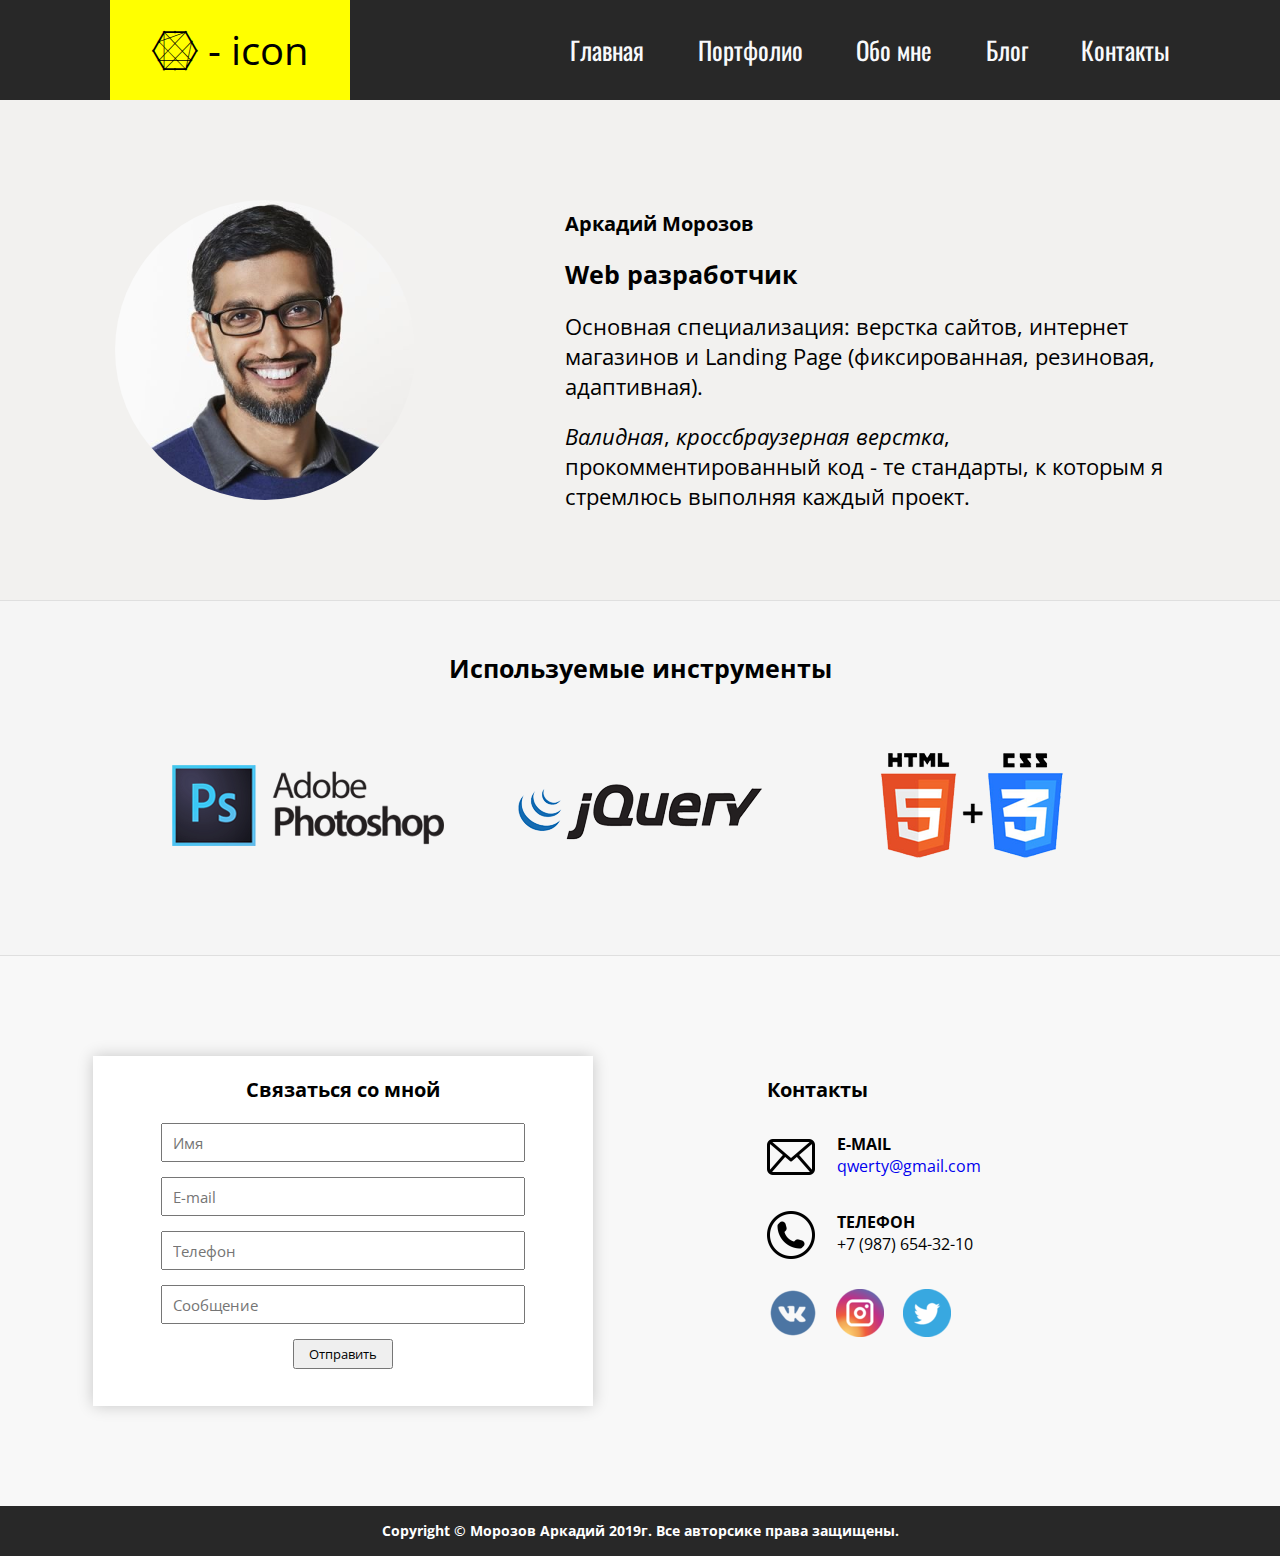
==== about-me.html @ 0ed8c06c "Update about-me.html" ====
<!DOCTYPE html>
<html lang="ru">
<head>
	<meta charset="UTF-8">
	<title>about me</title>
	<link rel="stylesheet" href="https://maxcdn.bootstrapcdn.com/font-awesome/4.5.0/css/font-awesome.min.css">
	<link rel="stylesheet" href="https://cdnjs.cloudflare.com/ajax/libs/OwlCarousel2/2.3.4/assets/owl.carousel.min.css">
	<link rel="stylesheet" href="https://cdnjs.cloudflare.com/ajax/libs/OwlCarousel2/2.3.4/assets/owl.theme.default.min.css">
	<link rel="stylesheet" href="flex_model.css">
	<link rel="stylesheet" href="about-me.css">
	<link href="https://fonts.googleapis.com/css?family=Oswald&display=swap&subset=cyrillic" rel="stylesheet">
	<link href="https://fonts.googleapis.com/css?family=Open+Sans:400,700&display=swap&subset=cyrillic" rel="stylesheet">
	<meta name="viewport" content="width=device-width, initial-scale=1.0">
	 <script
  src="https://code.jquery.com/jquery-3.2.1.min.js"
  integrity="sha256-hwg4gsxgFZhOsEEamdOYGBf13FyQuiTwlAQgxVSNgt4="
  crossorigin="anonymous"></script>
	<script src="https://cdnjs.cloudflare.com/ajax/libs/OwlCarousel2/2.3.4/owl.carousel.min.js"></script>
	<script src="main.js"></script>
</head>
<body>
	<header class="header">
		<div class="logo">
			<i class="fa fa-connectdevelop" aria-hidden="true" ></i>
			- icon
		</div>
		<nav class="navigation">
			<label class="menu__btn" for="button">
    		<span></span>
  			</label>
			<div class="name-menu">Меню</div>
			<ul class="nav">
				<li><a class="menu__item" href="index.html" target="index">Главная</a></li>
				<li><a class="menu__item" href="index.html" target="#portfolio">Портфолио</a></li>
				<li><a class="menu__item" href="#">Обо мне</a></li>
				<li><a class="menu__item" href="Blog.html">Блог</a></li>
				<li><a class="menu__item" href="#contacts">Контакты</a></li>
			</ul>
			<ul class="drop-nav">
				<li><a class="menu__item" href="#">Главная</a></li>
				<li><a class="menu__item" href="#portfolio">Портфолио</a></li>
				<li><a class="menu__item" href="itsMe.html" target="itsMe">Обо мне</a></li>
				<li><a class="menu__item" href="Blog.html">Блог</a></li>
				<li><a class="menu__item" href="#contacts">Контакты</a></li>
			</ul>
		</nav>	
	</header>
	<section class="aboutMe">
		<div class="aboutMe_container">
			<div class="photo">
			</div>
			<div class="aboutMe_text">
				<h3 class="aboutMe_title">Аркадий Морозов</h3>
				<h2>Web разработчик</h2>
				<p>Основная специализация: верстка сайтов, интернет магазинов и Landing Page (фиксированная, резиновая, адаптивная).</p>
				<p><i>Валидная</i>, <i>кроссбраузерная верстка</i>, прокомментированный код - те стандарты, к которым я стремлюсь выполняя каждый проект.</p>
			</div>
		</div>
	</section>
	<section class="tools">
		<div class="tools-title">
			<h2>Используемые инструменты</h2>
		</div>
		<div class="tools-items owl-carousel owl-theme" >
			<div class="item" id="item"><img src="pic/logoPS.png"></div>
			<div class="item" id="item"><img src="pic/logojQ.png"></div>
			<div class="item" id="item"><img src="pic/logoH5C3.png"></div>
		</div>
	</section>
	<section class="connect">
		<div class="connect-block">
			<div id="container" class="container">
				<h3 class="form-title">
					 Связаться со мной	
				</h3>
				<div class="block-form">
					<form action="#">
						<input type="text" name="name" placeholder="Имя" required class="input"> 
						<input type="email" name="email" placeholder="E-mail" required class="input"> 
						<input type="tel" name="phone" placeholder="Телефон" required class="input">
						<input type="text" name="text" placeholder="Сообщение" required class="input">	
						<button type="submit" class="btn btn-form">Отправить</button>
					</form>
				</div>
			</div>
			<div class="contacts" id="contacts">
				<h3>Контакты</h3>
				<div class="email-block">
					<p>E-MAIL</p>
					<a href="https://www.google.com/intl/ru/gmail/about/">qwerty@gmail.com</a>
				</div>
				<div class="tel-block">
					<p>ТЕЛЕФОН</p>

					<p>+7 (987) 654-32-10</p>
				</div>
				<div class="social-block">
					<a href="https://vk.com/"><img src="pic/VK_icon.png" alt="vk"></a>
					<a href="https://www.instagram.com/?hl=ru"><img src="pic/instagram_icon.png" alt="instagram"></a>
					<a href="https://twitter.com/?lang=ru"><img src="pic/twitter.png" alt="twitter"></a>
				</div>
			</div>
		</div>	
	</section>
	<footer><h4>Copyright © Морозов Аркадий 2019г. Все авторсике права защищены.</h4>
	</footer>
	<a href="#" class="scrollup" >
		<i class="fa fa-angle-up fa-5x" aria-hidden="true"></i>
	</a>
</body>
</html>
---- flex_model.css ----
*{
	margin:0px;
	padding:0px;
	font-family: 'Open Sans', sans-serif; 
}
h1 {
	font-size: 25px;
}
h2{
	font-size: 25px;
}
h3{
	font-size: 20px;
}
h4{
	font-size: 14px;
}
p{
	font-size: 22px;
}
.header{
	height: 100px;
	background: #282828;
	display: flex;
	flex-direction: row;  /*направление главной оси слева на право*/
	flex-wrap: nowrap; /* разрешить перенос строк*/
	justify-content: space-around;
}
.logo{    
	text-align: center;
    	line-height: 100px;
    	font-size: 40px;
    	width: 240px;
    	height: 100px;
    	background: yellow;
}
.logo h2{
	text-align: center;
	line-height: 100px;
}
.navigation{
	width:600px;
	height: 100px;
}
.name-menu{
	display: none;
}
.nav, .drop-nav, #test{
	list-style-type: none;
	display:flex;
	flex-direction: row;
	flex-wrap: wrap;
	justify-content: space-between;
}
.drop-nav, #test{
	display: none;
	z-index:1000;
	-webkit-user-select: none;
	-moz-user-select: none;
	-ms-user-select: none;
}
.nav a, .drop-nav a{
	display: block;
	text-decoration:none;
	font-family: 'Oswald', sans-serif;
	font-size: 25px;
	color: #f8f9fb;
	line-height: 100px;
}
.nav a:hover{
	color: #a8e;
}
/*=============home-page==================*/
.welcome_background{
	/*flex-direction: row;  направление главной оси слева на право*/
/* 	justify-content: space-around;
	display: flex;
	transform: scale(0.333); */
	/*transform-origin: left top; откуда трансформирвоатьтся*/
	/*width: 300%;  1/scale */
/* 	height: 1200px;
	background: url(pic/new_background_page_1296_648.png) fixed no-repeat; */
	/* background-size: 300% auto; = width*/
	
	flex-direction: column;
    	justify-content: center;
    	display: flex;
    	width: 100%;
    	height: calc(100vh - 100px);
    	background: url(pic/new_background_page_1296_648.png) 100% 100% no-repeat;
    	background-size: cover;
}
	.welcome  {
		/* transform: scale(3); */
/*     		margin-top: px; */
		text-align: center;
		min-height: 200px;
	}
	.welcome p{
		color:white;
		font-size: 20px;
		margin-top: 10px;
	}
	.welcome h1{
		color:white;
	}

/*===============Portfolio============ */
.portfolio{
/* 	margin-top: -800px; */
	background: #FEFEFE;
	display: flex;
	flex-wrap: wrap;
	border-bottom: solid 1px #DFDFDF;
}
.head{
	min-height: 150px;
	text-align: center;
    line-height: 150px;
	flex-basis: 100%;
}
.wrapper{
	height: 750px;
	display: flex;
	flex-direction: row;  /*направление главной оси слева на право*/
	flex-wrap: wrap;
	align-content: stretch;
	justify-content: space-evenly;
	padding: 0px 0px 100px 0px;
}
.syte{
	width: 350px;
	height: 350px;
	background: red;
	box-shadow: 0px 0px 5px rgba(0,0,0, 0.3);
}
.syte:hover{
	box-shadow: 0px 0px 5px 5px rgba(170,136,238, 0.9);	
}
.syte>a>img{
	width: 100%;
	height: 100%;
} 
/*============Contacts=============*/ 
.connect{
	background: #F8F8F8;	
	padding: 100px 0px;
}
.connect-block{
	margin: 0px auto;
	display: flex;
	flex-direction: row;  /*направление главной оси слева на право*/
	justify-content: space-evenly;
}
.container{
  	text-align: left;
	width: 500px;
	background: #fff;
	box-shadow: 0px 0px 15px rgba(0,0,0, 0.2);
}
.form-title{
	text-align: center;
	padding: 20px;
}
.input{
	display: block;
	margin: 0 auto 15px auto;
	font-size: 15px;
    font-family: 'Open Sans', sans-serif;
	height: 35px;
	width: 350px;
	padding-left: 10px;
}
.btn{
	display: block;
    width: 100px;
    height: 30px;
    margin: 0px auto 20px auto;
}
/*===========Connect->contacts============*/
.contacts{
	height: 350px;
	width: 500px;
}
.contacts>h3{
  	text-align: left;
  	padding: 20px 0px
  	30px 80px;
}
.email-block{
	background: url(pic/email.png) 80px top no-repeat;
	height: 48px;
	padding-left: 150px;
	margin-bottom: 30px;
}
.email-block>a, .email-block>p, .tel-block>p{
	text-decoration: none;
	display: block;
	font-size: 16px;
}
.email-block>p, .tel-block p:nth-of-type(1){
	font-weight: bold;
	font-size: 16px;
}
.tel-block {
	background: url(pic/tel_48.png) 80px top no-repeat;
	height: 48px;
	padding-left: 150px;	
	margin-bottom: 30px;
}
.social-block{
	height: 48px;
	padding-left: 82px;
}
.social-block a{
	margin-right: 15px;
}
/*==============Footer=============*/
footer{
	height: 50px;
	background: #282828;
	text-align: center;
	line-height: 50px;
	font-family: sans-serif;
	font-size: 14px; 
	color: #fff;
}
.scrollup{
	color: black;
    	z-index: 999;
    	width: max-content;
    	height: max-content;
    	opacity: 0.4;
    	position: fixed;
    	bottom: 60px;
    	right: 60px;
    	display: none;
}
/*==================Adaptiv=============*/
/*992px-1200px*/
@media screen and (max-width: 1200px){
	.navigation{
		width:500px;
	}
	/*===============Portfolio============ */
	.portfolio{
		flex-direction: column;
	}
	.head{
		height: 150px;
		text-align: center;
	    line-height: 150px;
		flex-basis: 100%;
	}
	.wrapper{
		margin: 0px auto;
		height: 1150px;
		width: 800px;
		display: flex;
		flex-direction: column;
		flex-wrap: wrap;
		align-content: space-around;
		justify-content: space-between;
		padding: 0px 0px 100px 0px;
	}
	.container{
		width: 400px;
	}
	/*===========Connect->contacts============*/
	.contacts{
		width: 400px;
	}
	.contacts>h3{
  	padding: 20px 0px
  	30px 80px;
	}
}
/*=====768px-992px=======*/
@media screen and (max-width: 992px){
	h1{
		font-size: 22px;
	}
	.header{
		height: 70px;
	}
	.logo{
		font-size: 30px;
    		line-height: 70px;
    		width: 160px;
    		height: 70px;
	}
	.logo h2 {
    	 	line-height: 70px;
		font-size: 22px;
	}
	.navigation{
		width: 430px;
		height: 70px;
	}
	.nav a, .drop-nav a {
    		line-height: 70px;
		font-size: 20px;
	}
	/*=============home-page==================*/
	.welcome_background{
    		height: calc(100vh - 70px);
	}
	.welcome p {
    		font-size: 18px;
	}
	/*===============Portfolio============ */
	.head{
		height: 150px;
		text-align: center;
	    	line-height: 150px;
		flex-basis: 100%;
	}
	.wrapper{
		width: 750px;
		align-content: space-between;
		justify-content: space-between;
		padding: 0px 0px 100px 0px;
	}
/*============Contacts=============*/ 
	.connect-block{
		width: 750px;
	}
	.container{
		width: 350px;
	}
	.input{
    	margin: 5px auto 10px auto;
    	padding: 5px 10px;
		width: 300px;
	}
	/*===========Connect->contacts============*/
	.contacts{
		height: 350px;
		width: 350px;
	}
}
/*=====576px-768px========*/
@media screen and (max-width: 768px) {
	/*======header=======*/
.header{
	height: 50px;
	flex-direction: row-reverse;  
	justify-content: space-between;
}
.logo{
	line-height: 50px;
        width: 130px;
    	height: 50px;
    	margin-right: 50px;
    	font-size: 25px
}
.logo h2{
	line-height: 50px;
	font-size: 20px;
}
.navigation{
	width: 100px;
	height: 50px;
	margin-left: 50px;
}
/*===========================menu-button=========================*/
.menu__btn {
  display: flex; /* используем flex для центрирования содержимого */
  align-items: center;  /* центрируем содержимое кнопки */
  position: absolute;
/*  top: 10px;
  left: 20px;*/
  margin: 12px auto;
  width: 25px;
  height: 25px;
  cursor: pointer;
  z-index: 1;
}
/* добавляем "гамбургер" */
.menu__btn > span,
.menu__btn > span::before,
.menu__btn > span::after {
  display: block;
  position: absolute;
  width: 100%;
  height: 2px;
  background-color: yellow;
}
.menu__btn > span::before {
  content: '';
  top: -8px;
}
.menu__btn > span::after {
  content: '';
  top: 8px;
}
.nav, .drop-nav {
	display: none;
	position: absolute;
	flex-direction: column;
	flex-wrap: nowrap; 
	justify-content: space-between;
	top: 60px;
}
.nav li, .drop-nav li{
	display: block;
	height: 20px;
	width: 100px;
	margin: 0px auto 10px auto;
}
.nav a, .drop-nav a{
	font-size: 20px;
	line-height: 20px;
}
.menu__item:hover {
	color: #a8e;;
	text-decoration: underline;
}
.name-menu{
	display:block;
	color: white;
    	position: absolute;
    	left: 85px;
    	top: 13px;
}
/*==========welcome===========*/
	.welcome_background{
		height: calc(100vh - 50px);
	}
	.welcome  {
        	min-height: 130px;
	}
/*===============Portfolio============ */
.portfolio{
	margin-top: 0px;
	flex-wrap: nowrap;
	flex-direction: column;
}
.wrapper{
	height: 2200px;
	width: 350px;
	flex-direction: column;  /*направление главной оси слева на право*/
	flex-wrap: nowrap;
	justify-content: space-between;
	padding: 0px 0px 100px 0px;
	margin: 0px auto;
}
.syte{
	width: 350px;
	height: 350px;
	background: red;
	box-shadow: 0px 0px 5px rgba(0,0,0, 0.3);
}
.syte:hover{
	box-shadow: 0px 0px 5px 5px rgba(170,136,238, 0.9);	
}
.syte>a>img{
	width: 100%;
	height: 100%;
}
/*============Contacts=============*/ 
.connect{
	padding: 100px 0px 50px 0px;
}
.connect-block{
	flex-direction: column;  /*направление главной оси слева на право*/
	justify-content: space-between;
	width: 350px;
	margin: 0px auto;
}
.container{
	width: 350px;
}
/*===========Connect->contacts============*/
.contacts{
	width: 350px;
}
.contacts>h3 {
    padding: 50px 0px 30px 80px;
}
}
---- about-me.css ----
/*=============aboutMe==================*/
.aboutMe{
	background: #F2F1EF;	
	padding: 100px 0px;
	border-bottom: solid 1px #DFDFDF;
}
.aboutMe_container{
	display: flex;
	flex-flow: nowrap row;
	justify-content: space-around;
	width: 1200px;
	height: 300px;
	margin: 0px auto;
}
.photo{
	background: url(pic/Sundar.png) no-repeat left top;
	border-radius: 50%;
	width: 300px;
	height: 300px;
}
.aboutMe_text{
	margin-top: 10px;
	width: 600px;
	height: 300px;
}
.aboutMe_title, h2, .aboutMe_text>p:nth-of-type(1){
	margin-bottom: 20px;
}
/*=============tools==================*/
.tools{
	background: #F5F5f5;	
	padding: 50px 0px;
	border-bottom: solid 1px #DFDFDF;
	display: flex;
	flex-direction: column;
	flex-wrap: nowrap;
}
.tools-title{
	text-align: center;
}
.tools-items{
	height: 200px;
	width: 1000px;
	margin: 0px auto;
	display: flex;
	flex-flow: nowrap row;
	justify-content: space-between;
	align-items: center;
}
.tools .tools-items .item{
	width: 330px;
	height: 180px;
	margin: 0px auto;
}
.tools .tools-items .item > img{
    	width: 330px;
	height: 180px;
	margin: 0px auto;
}
.tools .owl-theme .owl-nav {
    position: absolute;
    margin: 0px;
    top: 0px;
    width: 100%;
    height: 100%;
}
.tools .owl-theme .owl-nav button: hover{
	background: transparent !important;
}
.tools .owl-theme .owl-nav .owl-prev{
	position: absolute;
    	left: 0px;
    	height: 100%;
    	width: 40%;
    	text-align: left;
	color: rgba(33,33,33, 0.4);
}
.tools .owl-theme .owl-nav .owl-next{
	position: absolute;
    	right: 0px;
    	height: 100%;
    	width: 40%;
    	text-align: right;
	color: rgba(33,33,33, 0.4);
}
.tools .tools-items .owl-prev, .tools .tools-items .owl-next{
	outline: none !important;
	border: 0 !important;
}
/*==================Adaptiv=============*/
/*992px-1200px*/
@media screen and (max-width: 1200px){
/*=============aboutMe==================*/
.aboutMe_container{
	width: 992px;
}
.photo{
	width: 300px;
	height:300px;
	background-size: cover;
}
.aboutMe_text{
	width: 600px;
}
/*===========tools=====================*/
.tools-items {
    width: 992px;
}
}
/*=====768px-992px=======*/
@media screen and (max-width: 992px){
/*===========aboutMe================*/
.aboutMe_container{
	width: 768px;
}
.photo{
	width: 200px;
	height: 200px;
	background-size: cover;
}
.aboutMe_text{
	width: 500px;
}
/*===========tools=====================*/
.tools-items {
    width: 768px;
}
.tools-items > .item{
	width: 250px;
}
}
/*=====576px-768px========*/
@media screen and (max-width: 768px) {
/*==========aboutMe===========*/
.aboutMe_container{
	flex-direction: column;
	height: 500px;
	width: 576px;
}
.photo {
    background-size: cover;
    width: 200px;
    height: 200px;
    margin: 0px auto;
}
.aboutMe_text{
	width: 500px;
	padding-top: 30px;
	margin: 0px auto;
}
.aboutMe_title, .aboutMe_title+h2{
	text-align: center;
}
/*==========tools===========*/
.tools-items{
	flex-direction: column;
	width: 576px;
}
.tools-items > item{
	width: 250px;
	margin:0px auto;
}
}
/*=====350px-576px========*/
@media screen and (max-width: 576px) {
.aboutMe{
	padding: 20px 0px 20px 0px;
}
.aboutMe_container{
	flex-direction: column;
	height: 800px;
	width: 350px;
}
.aboutMe_text {
	box-sizing: border-box;
	height: 500px;
    width: 350px;
    padding: 20px;
}
.tools-items {
    flex-direction: column;
    width: 350px;
}
}
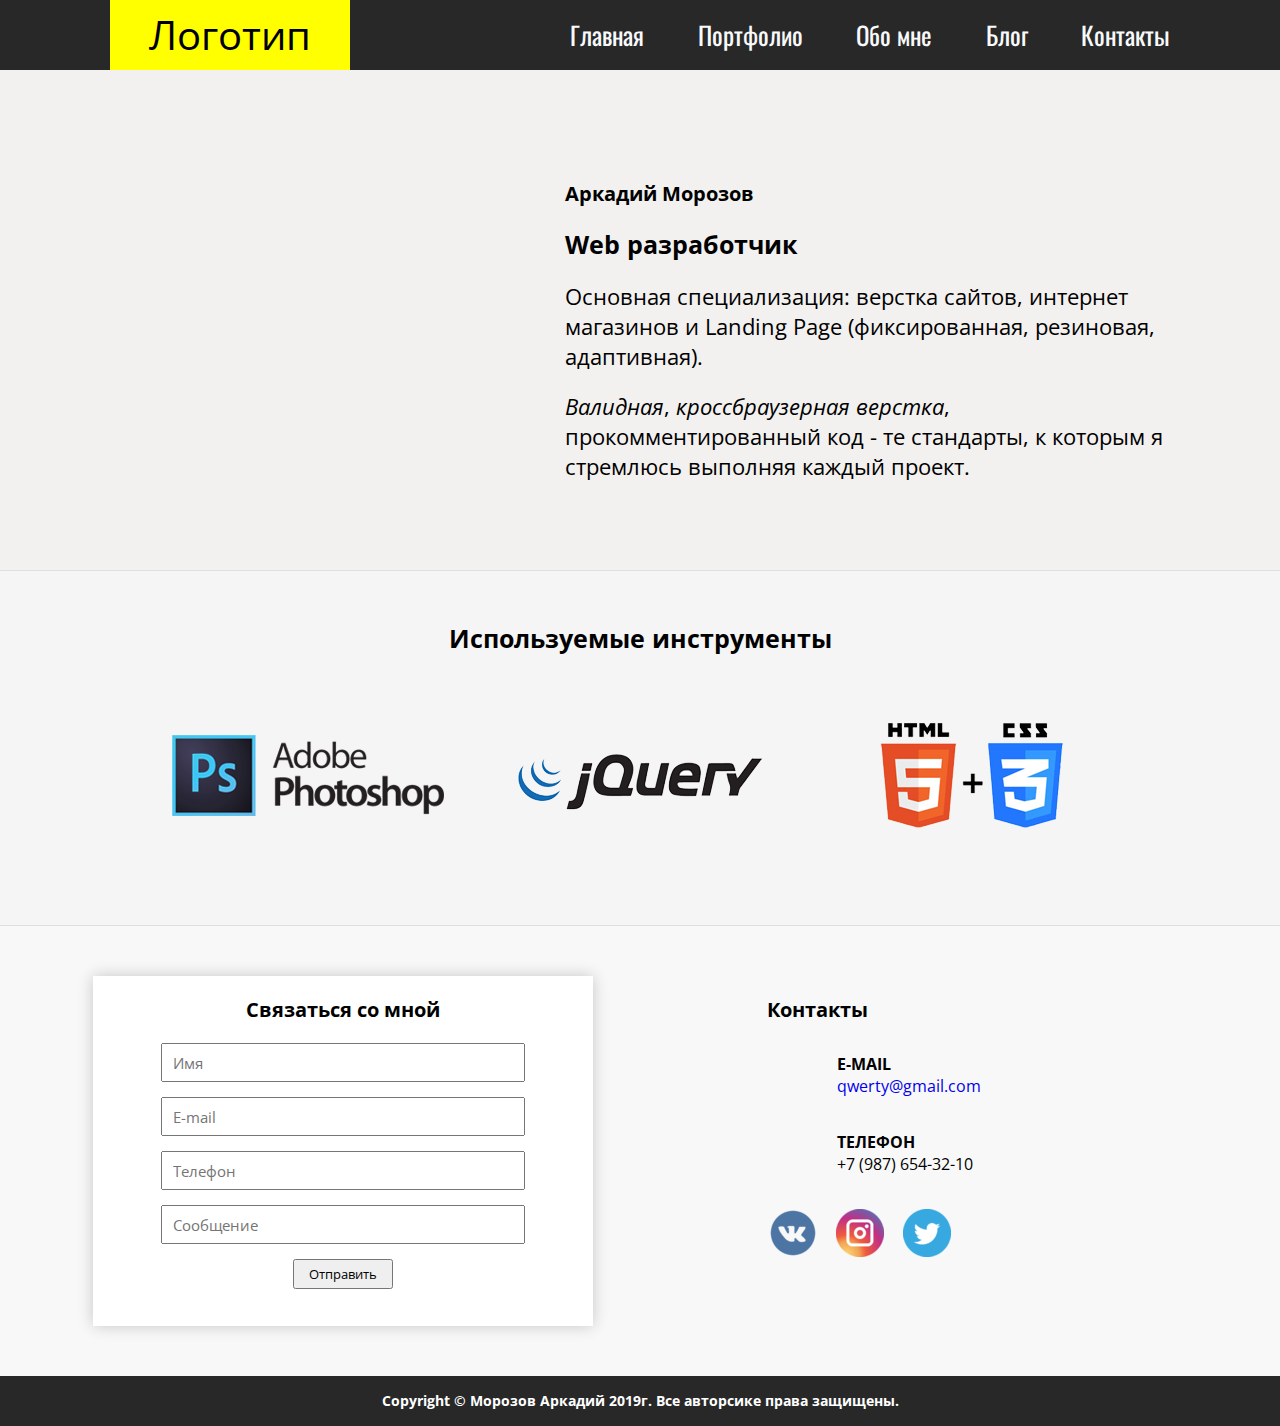
==== commit 86e8f2ba: "init" ====
--- a/about-me.html
+++ b/about-me.html
@@ -6,8 +6,8 @@
 	<link rel="stylesheet" href="https://maxcdn.bootstrapcdn.com/font-awesome/4.5.0/css/font-awesome.min.css">
 	<link rel="stylesheet" href="https://cdnjs.cloudflare.com/ajax/libs/OwlCarousel2/2.3.4/assets/owl.carousel.min.css">
 	<link rel="stylesheet" href="https://cdnjs.cloudflare.com/ajax/libs/OwlCarousel2/2.3.4/assets/owl.theme.default.min.css">
-	<link rel="stylesheet" href="flex_model.css">
-	<link rel="stylesheet" href="about-me.css">
+	<link rel="stylesheet" href="css/flex_model.css">
+	<link rel="stylesheet" href="css/about-me.css">
 	<link href="https://fonts.googleapis.com/css?family=Oswald&display=swap&subset=cyrillic" rel="stylesheet">
 	<link href="https://fonts.googleapis.com/css?family=Open+Sans:400,700&display=swap&subset=cyrillic" rel="stylesheet">
 	<meta name="viewport" content="width=device-width, initial-scale=1.0">
@@ -16,13 +16,12 @@
   integrity="sha256-hwg4gsxgFZhOsEEamdOYGBf13FyQuiTwlAQgxVSNgt4="
   crossorigin="anonymous"></script>
 	<script src="https://cdnjs.cloudflare.com/ajax/libs/OwlCarousel2/2.3.4/owl.carousel.min.js"></script>
-	<script src="main.js"></script>
+	<script src="js/main.js"></script>
 </head>
 <body>
 	<header class="header">
 		<div class="logo">
-			<i class="fa fa-connectdevelop" aria-hidden="true" ></i>
-			- icon
+			Логотип
 		</div>
 		<nav class="navigation">
 			<label class="menu__btn" for="button">
@@ -37,9 +36,9 @@
 				<li><a class="menu__item" href="#contacts">Контакты</a></li>
 			</ul>
 			<ul class="drop-nav">
-				<li><a class="menu__item" href="#">Главная</a></li>
-				<li><a class="menu__item" href="#portfolio">Портфолио</a></li>
-				<li><a class="menu__item" href="itsMe.html" target="itsMe">Обо мне</a></li>
+				<li><a class="menu__item" href="index.html" target="index">Главная</a></li>
+				<li><a class="menu__item" href="index.html" target="#portfolio">Портфолио</a></li>
+				<li><a class="menu__item" href="#">Обо мне</a></li>
 				<li><a class="menu__item" href="Blog.html">Блог</a></li>
 				<li><a class="menu__item" href="#contacts">Контакты</a></li>
 			</ul>
--- a/css/flex_model.css
+++ b/css/flex_model.css
@@ -0,0 +1,480 @@
+*{
+	margin:0px;
+	padding:0px;
+	font-family: 'Open Sans', sans-serif; 
+}
+h1 {
+	font-size: 25px;
+}
+h2{
+	font-size: 25px;
+}
+h3{
+	font-size: 20px;
+}
+h4{
+	font-size: 14px;
+}
+p{
+	font-size: 22px;
+}
+.header{
+	height: 70px;
+	background: #282828;
+	display: flex;
+	flex-direction: row;  /*направление главной оси слева на право*/
+	flex-wrap: nowrap; /* разрешить перенос строк*/
+	justify-content: space-around;
+}
+.logo{    
+	text-align: center;
+    	line-height: 70px;
+    	font-size: 40px;
+    	width: 240px;
+    	height: 70px;
+    	background: yellow;
+}
+.logo h2{
+	text-align: center;
+	line-height: 70px;
+}
+.navigation{
+	width:600px;
+	height: 70px;
+}
+.name-menu{
+	display: none;
+}
+.nav, .drop-nav, #test{
+	list-style-type: none;
+	display:flex;
+	flex-direction: row;
+	flex-wrap: wrap;
+	justify-content: space-between;
+}
+.drop-nav, #test{
+	display: none;
+	z-index:1000;
+	-webkit-user-select: none;
+	-moz-user-select: none;
+	-ms-user-select: none;
+}
+.nav a, .drop-nav a{
+	display: block;
+	text-decoration:none;
+	font-family: 'Oswald', sans-serif;
+	font-size: 25px;
+	color: #f8f9fb;
+	line-height: 70px;
+}
+.nav a:hover{
+	color: #a8e;
+}
+/*=============home-page==================*/
+.welcome_background{
+	/*flex-direction: row;  направление главной оси слева на право*/
+/* 	justify-content: space-around;
+	display: flex;
+	transform: scale(0.333); */
+	/*transform-origin: left top; откуда трансформирвоатьтся*/
+	/*width: 300%;  1/scale */
+/* 	height: 1200px;
+	background: url(pic/new_background_page_1296_648.png) fixed no-repeat; */
+	/* background-size: 300% auto; = width*/
+	
+	flex-direction: column;
+    	justify-content: center;
+    	display: flex;
+    	width: 100%;
+    	height: calc(100vh - 100px);
+    	background: url(pic/new_background_page_1296_648.png) 100% 100% no-repeat;
+    	background-size: cover;
+}
+	.welcome  {
+		/* transform: scale(3); */
+/*     		margin-top: px; */
+		text-align: center;
+		min-height: 200px;
+	}
+	.welcome p{
+		color:white;
+		font-size: 20px;
+		margin-top: 10px;
+	}
+	.welcome h1{
+		color:white;
+	}
+
+/*===============Portfolio============ */
+.portfolio{
+/* 	margin-top: -800px; */
+	background: #FEFEFE;
+	display: flex;
+	flex-wrap: wrap;
+	border-bottom: solid 1px #DFDFDF;
+}
+.head{
+	min-height: 150px;
+	text-align: center;
+    line-height: 150px;
+	flex-basis: 100%;
+}
+.wrapper{
+	height: 750px;
+	display: flex;
+	flex-direction: row;  /*направление главной оси слева на право*/
+	flex-wrap: wrap;
+	align-content: stretch;
+	justify-content: space-evenly;
+	padding: 0px 0px 100px 0px;
+}
+.syte{
+	width: 350px;
+	height: 350px;
+	background: red;
+	box-shadow: 0px 0px 5px rgba(0,0,0, 0.3);
+}
+.syte:hover{
+	box-shadow: 0px 0px 5px 5px rgba(170,136,238, 0.9);	
+}
+.syte>a>img{
+	width: 100%;
+	height: 100%;
+} 
+/*============Contacts=============*/ 
+.connect{
+	background: #F8F8F8;	
+	padding: 50px 0px;
+}
+.connect-block{
+	margin: 0px auto;
+	display: flex;
+	flex-direction: row;  /*направление главной оси слева на право*/
+	justify-content: space-evenly;
+}
+.container{
+  	text-align: left;
+	width: 500px;
+	background: #fff;
+	box-shadow: 0px 0px 15px rgba(0,0,0, 0.2);
+}
+.form-title{
+	text-align: center;
+	padding: 20px;
+}
+.input{
+	display: block;
+	margin: 0 auto 15px auto;
+	font-size: 15px;
+    font-family: 'Open Sans', sans-serif;
+	height: 35px;
+	width: 350px;
+	padding-left: 10px;
+}
+.btn{
+	display: block;
+    width: 100px;
+    height: 30px;
+    margin: 0px auto 20px auto;
+}
+/*===========Connect->contacts============*/
+.contacts{
+	height: 350px;
+	width: 500px;
+}
+.contacts>h3{
+  	text-align: left;
+  	padding: 20px 0px
+  	30px 80px;
+}
+.email-block{
+	background: url(pic/email.png) 80px top no-repeat;
+	height: 48px;
+	padding-left: 150px;
+	margin-bottom: 30px;
+}
+.email-block>a, .email-block>p, .tel-block>p{
+	text-decoration: none;
+	display: block;
+	font-size: 16px;
+}
+.email-block>p, .tel-block p:nth-of-type(1){
+	font-weight: bold;
+	font-size: 16px;
+}
+.tel-block {
+	background: url(pic/tel_48.png) 80px top no-repeat;
+	height: 48px;
+	padding-left: 150px;	
+	margin-bottom: 30px;
+}
+.social-block{
+	height: 48px;
+	padding-left: 82px;
+}
+.social-block a{
+	margin-right: 15px;
+}
+/*==============Footer=============*/
+footer{
+	height: 50px;
+	background: #282828;
+	text-align: center;
+	line-height: 50px;
+	font-family: sans-serif;
+	font-size: 14px; 
+	color: #fff;
+}
+.scrollup{
+	color: rgba(33,33,33, 0.4);
+    	z-index: 999;
+    	width: max-content;
+    	height: max-content;
+    	position: fixed;
+    	bottom: 60px;
+    	right: 60px;
+    	display: none;
+}
+.scrollup:hover{
+	color: rgba(33,33,33, 1);
+}
+/*==================Adaptiv=============*/
+/*992px-1200px*/
+@media screen and (max-width: 1200px){
+	.navigation{
+		width:500px;
+	}
+	/*===============Portfolio============ */
+	.portfolio{
+		flex-direction: column;
+	}
+	.head{
+		height: 150px;
+		text-align: center;
+	    	line-height: 150px;
+		flex-basis: 100%;
+	}
+	.wrapper{
+		margin: 0px auto;
+		height: 1150px;
+		width: 800px;
+		display: flex;
+		flex-direction: column;
+		flex-wrap: wrap;
+		align-content: space-around;
+		justify-content: space-between;
+		padding: 0px 0px 100px 0px;
+	}
+	.container{
+		width: 400px;
+	}
+	/*===========Connect->contacts============*/
+	.contacts{
+		width: 400px;
+	}
+	.contacts>h3{
+  	padding: 20px 0px
+  	30px 80px;
+	}
+}
+@media screen and (max-width: 1010px){
+	.scrollup{
+		right: 10px;
+	}
+}
+/*=====768px-992px=======*/
+@media screen and (max-width: 992px){
+	h1{
+		font-size: 22px;
+	}
+	.logo{
+		font-size: 30px;
+    		width: 160px;
+	}
+	.logo h2 {
+		font-size: 22px;
+	}
+	.navigation{
+		width: 430px;
+	}
+	.nav a, .drop-nav a {
+		font-size: 20px;
+	}
+	/*=============home-page==================*/
+	.welcome_background{
+    		height: calc(100vh - 70px);
+	}
+	.welcome p {
+    		font-size: 18px;
+	}
+	/*===============Portfolio============ */
+	.head{
+		height: 150px;
+		text-align: center;
+	    	line-height: 150px;
+		flex-basis: 100%;
+	}
+	.wrapper{
+		width: 750px;
+		align-content: space-between;
+		justify-content: space-between;
+		padding: 0px 0px 100px 0px;
+	}
+/*============Contacts=============*/ 
+	.connect-block{
+		width: 750px;
+	}
+	.container{
+		width: 350px;
+	}
+	.input{
+    	margin: 5px auto 10px auto;
+    	padding: 5px 10px;
+		width: 300px;
+	}
+	/*===========Connect->contacts============*/
+	.contacts{
+		height: 350px;
+		width: 350px;
+	}
+}
+/*=====576px-768px========*/
+@media screen and (max-width: 768px) {
+	/*======header=======*/
+.header{
+	height: 50px;
+	flex-direction: row-reverse;  
+	justify-content: space-between;
+}
+.logo{
+	line-height: 50px;
+        width: 130px;
+    	height: 50px;
+    	margin-right: 50px;
+    	font-size: 25px
+}
+.logo h2{
+	line-height: 50px;
+	font-size: 20px;
+}
+.navigation{
+	width: 100px;
+	height: 50px;
+	margin-left: 50px;
+}
+/*===========================menu-button=========================*/
+.menu__btn {
+  display: flex; /* используем flex для центрирования содержимого */
+  align-items: center;  /* центрируем содержимое кнопки */
+  position: absolute;
+/*  top: 10px;
+  left: 20px;*/
+  margin: 12px auto;
+  width: 25px;
+  height: 25px;
+  cursor: pointer;
+  z-index: 1;
+}
+/* добавляем "гамбургер" */
+.menu__btn > span,
+.menu__btn > span::before,
+.menu__btn > span::after {
+  display: block;
+  position: absolute;
+  width: 100%;
+  height: 2px;
+  background-color: yellow;
+}
+.menu__btn > span::before {
+  content: '';
+  top: -8px;
+}
+.menu__btn > span::after {
+  content: '';
+  top: 8px;
+}
+.nav, .drop-nav {
+	display: none;
+	position: absolute;
+	flex-direction: column;
+	flex-wrap: nowrap; 
+	justify-content: space-between;
+	top: 60px;
+}
+.nav li, .drop-nav li{
+	display: block;
+	height: 20px;
+	width: 100px;
+	margin: 0px auto 10px auto;
+}
+.nav a, .drop-nav a{
+	font-size: 20px;
+	line-height: 20px;
+}
+.menu__item:hover {
+	color: #a8e;;
+	text-decoration: underline;
+}
+.name-menu{
+	display:block;
+	color: white;
+    	position: absolute;
+    	left: 85px;
+    	top: 13px;
+}
+/*==========welcome===========*/
+	.welcome_background{
+		height: calc(100vh - 50px);
+	}
+	.welcome  {
+        	min-height: 130px;
+	}
+/*===============Portfolio============ */
+.portfolio{
+	margin-top: 0px;
+	flex-wrap: nowrap;
+	flex-direction: column;
+}
+.wrapper{
+	height: 2200px;
+	width: 350px;
+	flex-direction: column;  /*направление главной оси слева на право*/
+	flex-wrap: nowrap;
+	justify-content: space-between;
+	padding: 0px 0px 100px 0px;
+	margin: 0px auto;
+}
+.syte{
+	width: 350px;
+	height: 350px;
+	background: red;
+	box-shadow: 0px 0px 5px rgba(0,0,0, 0.3);
+}
+.syte:hover{
+	box-shadow: 0px 0px 5px 5px rgba(170,136,238, 0.9);	
+}
+.syte>a>img{
+	width: 100%;
+	height: 100%;
+}
+/*============Contacts=============*/ 
+/* .connect{
+	padding: 100px 0px 50px 0px;
+} */
+.connect-block{
+	flex-direction: column;  /*направление главной оси слева на право*/
+	justify-content: space-between;
+	width: 350px;
+	margin: 0px auto;
+}
+.container{
+	width: 350px;
+}
+/*===========Connect->contacts============*/
+.contacts{
+	width: 350px;
+}
+.contacts>h3 {
+    padding: 50px 0px 30px 80px;
+}
+}
--- a/css/about-me.css
+++ b/css/about-me.css
@@ -0,0 +1,192 @@
+/*=============aboutMe==================*/
+.aboutMe{
+	background: #F2F1EF;	
+	padding: 100px 0px;
+	border-bottom: solid 1px #DFDFDF;
+}
+.aboutMe_container{
+	display: flex;
+	flex-flow: nowrap row;
+	justify-content: space-around;
+	width: 1200px;
+	height: 300px;
+	margin: 0px auto;
+}
+.photo{
+	background: url(pic/Sundar.png) no-repeat left top;
+	border-radius: 50%;
+	width: 300px;
+	height: 300px;
+}
+.aboutMe_text{
+	margin-top: 10px;
+	width: 600px;
+	height: 300px;
+}
+.aboutMe_title, h2, .aboutMe_text>p:nth-of-type(1){
+	margin-bottom: 20px;
+}
+/*=============tools==================*/
+.tools{
+	background: #F5F5f5;	
+	padding: 50px 0px;
+	border-bottom: solid 1px #DFDFDF;
+	display: flex;
+	flex-direction: column;
+	flex-wrap: nowrap;
+}
+.tools-title{
+	text-align: center;
+}
+.tools-items{
+	height: 200px;
+	width: 1000px;
+	margin: 0px auto;
+	display: flex;
+	flex-flow: nowrap row;
+	justify-content: space-between;
+	align-items: center;
+}
+.tools .tools-items .item{
+	width: 330px;
+	height: 180px;
+	margin: 0px auto;
+}
+.tools .tools-items .item > img{
+    	width: 330px;
+	height: 180px;
+	margin: 0px auto;
+}
+.tools .owl-theme .owl-nav {
+    position: absolute;
+    margin: 0px;
+    top: 0px;
+    width: 100%;
+    height: 100%;
+}
+.tools .owl-theme .owl-nav .owl-prev{
+	position: absolute;
+    	left: 0px;
+    	height: 100%;
+    	width: 40%;
+    	text-align: left;
+	color: rgba(33,33,33, 0.4);
+	background: transparent;
+}
+.tools .owl-theme .owl-nav .owl-next{
+	position: absolute;
+    	right: 0px;
+    	height: 100%;
+    	width: 40%;
+    	text-align: right;
+	color: rgba(33,33,33, 0.4);
+	background: transparent;
+}
+.tools .tools-items .owl-prev, .tools .tools-items .owl-next{
+	outline: none !important;
+	border: 0 !important;
+}
+/*.tools .owl-theme .owl-nav button: hover{
+	background: transparent;
+	color: black;
+} */
+.tools .owl-theme .owl-nav [class*=owl-]:hover {
+    	background: transparent;
+	color: black;
+    	text-decoration: none;
+}
+/*==================Adaptiv=============*/
+/*992px-1200px*/
+@media screen and (max-width: 1200px){
+/*=============aboutMe==================*/
+.aboutMe_container{
+	width: 992px;
+}
+.photo{
+	width: 300px;
+	height:300px;
+	background-size: cover;
+}
+.aboutMe_text{
+	width: 600px;
+}
+/*===========tools=====================*/
+.tools-items {
+    width: 992px;
+}
+}
+/*=====768px-992px=======*/
+@media screen and (max-width: 992px){
+/*===========aboutMe================*/
+.aboutMe_container{
+	width: 768px;
+}
+.photo{
+	width: 200px;
+	height: 200px;
+	background-size: cover;
+}
+.aboutMe_text{
+	width: 500px;
+}
+/*===========tools=====================*/
+.tools-items {
+    width: 768px;
+}
+.tools-items > .item{
+	width: 250px;
+}
+}
+/*=====576px-768px========*/
+@media screen and (max-width: 768px) {
+/*==========aboutMe===========*/
+.aboutMe_container{
+	flex-direction: column;
+	height: 500px;
+	width: 576px;
+}
+.photo {
+    background-size: cover;
+    width: 200px;
+    height: 200px;
+    margin: 0px auto;
+}
+.aboutMe_text{
+	width: 500px;
+	padding-top: 30px;
+	margin: 0px auto;
+}
+.aboutMe_title, .aboutMe_title+h2{
+	text-align: center;
+}
+/*==========tools===========*/
+.tools-items{
+	flex-direction: column;
+	width: 576px;
+}
+.tools-items > item{
+	width: 250px;
+	margin:0px auto;
+}
+}
+/*=====350px-576px========*/
+@media screen and (max-width: 576px) {
+.aboutMe{
+	padding: 20px 0px 20px 0px;
+}
+.aboutMe_container{
+	flex-direction: column;
+	height: 800px;
+	width: 350px;
+}
+.aboutMe_text {
+	box-sizing: border-box;
+	height: 500px;
+    width: 350px;
+    padding: 20px;
+}
+.tools-items {
+    flex-direction: column;
+    width: 350px;
+}
+}
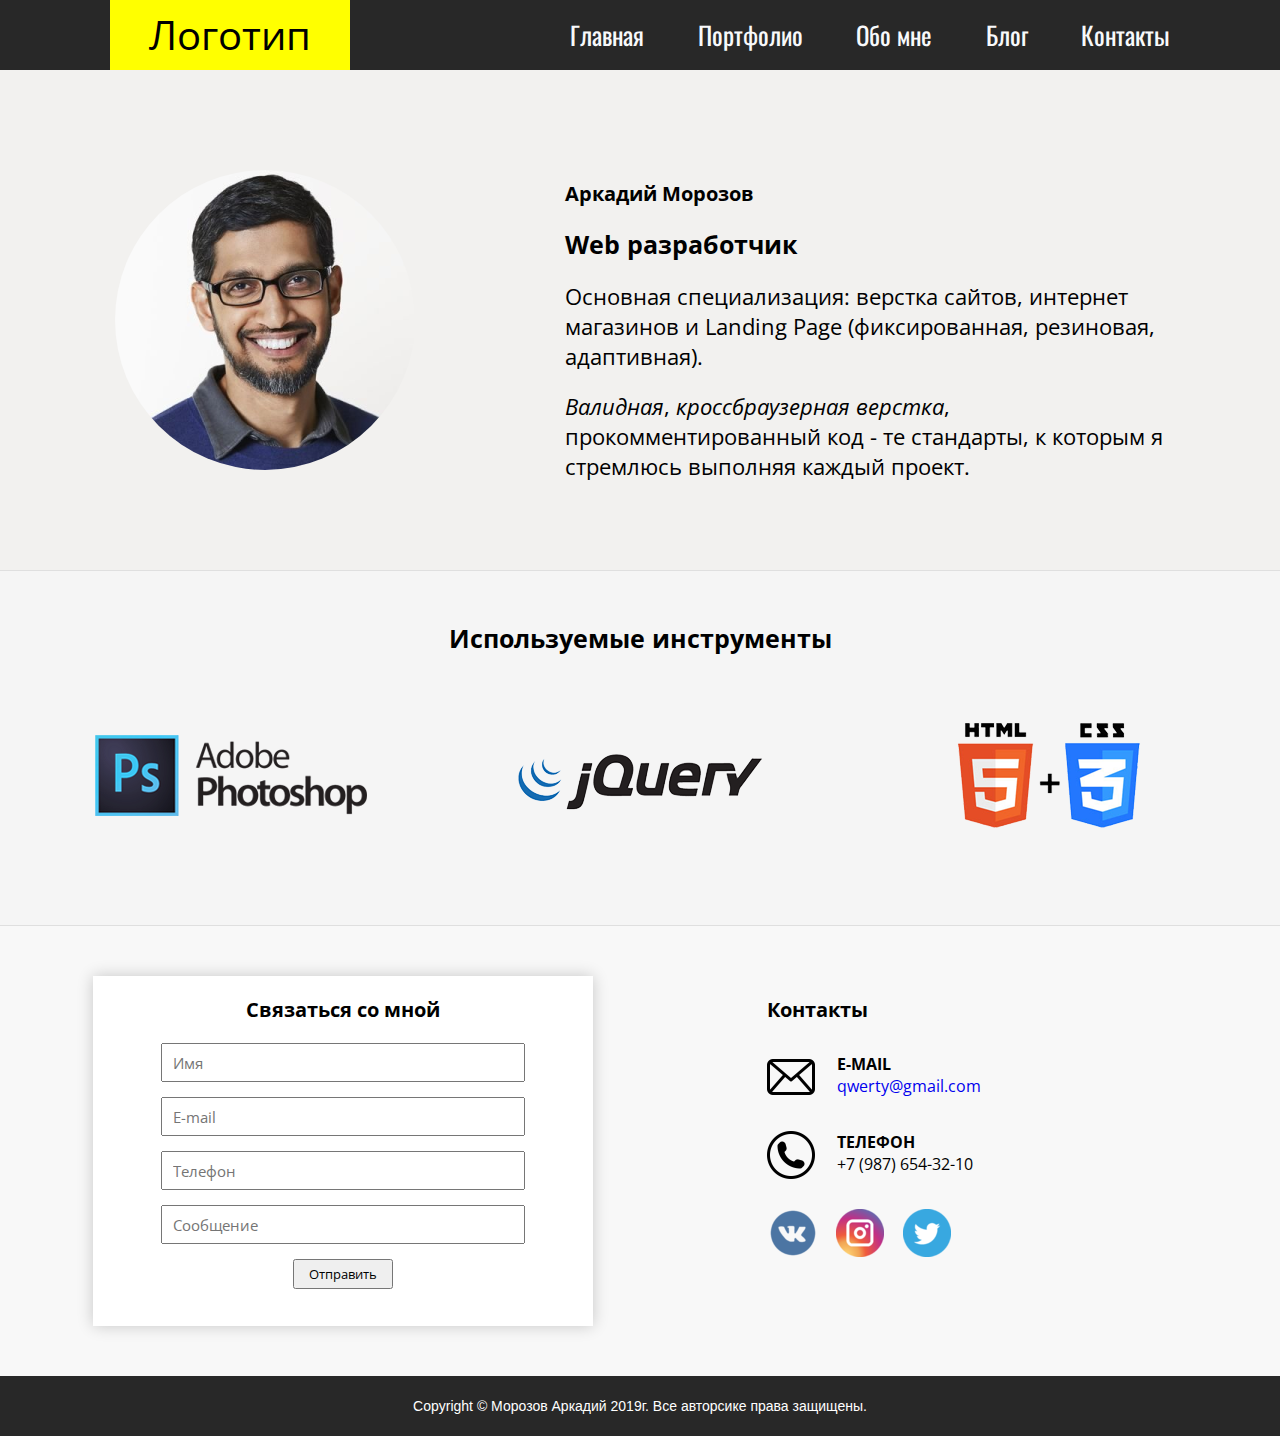
==== commit d89b2a5b: "Update about-me.html" ====
--- a/about-me.html
+++ b/about-me.html
@@ -104,7 +104,8 @@
 	<footer><h4>Copyright © Морозов Аркадий 2019г. Все авторсике права защищены.</h4>
 	</footer>
 	<a href="#" class="scrollup" >
-		<i class="fa fa-angle-up fa-5x" aria-hidden="true"></i>
+		<i class="fa fa-angle-up fa-4x" aria-hidden="true"></i>
+		<i class="fa fa-angle-up fa-3x" aria-hidden="true"></i>
 	</a>
 </body>
 </html>
--- a/css/flex_model.css
+++ b/css/flex_model.css
@@ -13,7 +13,7 @@
 	font-size: 20px;
 }
 h4{
-	font-size: 14px;
+	font: 14px/20px sans-serif;
 }
 p{
 	font-size: 22px;
@@ -52,7 +52,12 @@
 	flex-wrap: wrap;
 	justify-content: space-between;
 }
-.drop-nav, #test{
+.drop-nav{
+	width: 100%;
+	left: 0px;
+	background: rgb(40, 40, 40);
+	padding-bottom: 10px;
+	border-bottom: 1px solid silver;
 	display: none;
 	z-index:1000;
 	-webkit-user-select: none;
@@ -86,24 +91,27 @@
     	justify-content: center;
     	display: flex;
     	width: 100%;
-    	height: calc(100vh - 100px);
-    	background: url(pic/new_background_page_1296_648.png) 100% 100% no-repeat;
+    	height: calc(100vh - 70px);
+    	background: url(../pic/new_background_page_1296_648.png) center center no-repeat;
     	background-size: cover;
 }
-	.welcome  {
-		/* transform: scale(3); */
-/*     		margin-top: px; */
-		text-align: center;
-		min-height: 200px;
-	}
-	.welcome p{
-		color:white;
-		font-size: 20px;
-		margin-top: 10px;
-	}
-	.welcome h1{
-		color:white;
-	}
+.welcome  {
+	z-index: 3;
+	position: fixed;
+	left: 50%;	
+	top: 430px;
+    	width: 700px;
+      	margin-left: -350px;
+	text-align: center;
+}
+.welcome p{
+	color:white;
+	font-size: 20px;
+	margin-top: 10px;
+}
+.welcome h1{
+	color:white;
+}
 
 /*===============Portfolio============ */
 .portfolio{
@@ -129,18 +137,32 @@
 	padding: 0px 0px 100px 0px;
 }
 .syte{
+	position: relative;
 	width: 350px;
 	height: 350px;
-	background: red;
+/* 	background: #ccc; */
 	box-shadow: 0px 0px 5px rgba(0,0,0, 0.3);
 }
 .syte:hover{
 	box-shadow: 0px 0px 5px 5px rgba(170,136,238, 0.9);	
+}
+.wrapper .syte > span{
+	background: transparent;
+    	position: absolute;
+    	font: 20px/20px bold sans-serif;
+    	top: 50%;
+    	left: 50%;
+    	width: 200px;
+    	margin-left: -100px;
+    	text-align: center;
+	z-index: 1000;
 }
 .syte>a>img{
 	width: 100%;
 	height: 100%;
+	opacity: 0.7;
 } 
+
 /*============Contacts=============*/ 
 .connect{
 	background: #F8F8F8;	
@@ -188,7 +210,7 @@
   	30px 80px;
 }
 .email-block{
-	background: url(pic/email.png) 80px top no-repeat;
+	background: url(../pic/email.png) 80px top no-repeat;
 	height: 48px;
 	padding-left: 150px;
 	margin-bottom: 30px;
@@ -203,7 +225,7 @@
 	font-size: 16px;
 }
 .tel-block {
-	background: url(pic/tel_48.png) 80px top no-repeat;
+	background: url(../pic/tel_48.png) 80px top no-repeat;
 	height: 48px;
 	padding-left: 150px;	
 	margin-bottom: 30px;
@@ -217,27 +239,51 @@
 }
 /*==============Footer=============*/
 footer{
-	height: 50px;
+    	height: max-content;
 	background: #282828;
 	text-align: center;
-	line-height: 50px;
-	font-family: sans-serif;
-	font-size: 14px; 
 	color: #fff;
+    	padding: 20px 0px;
 }
 .scrollup{
-	color: rgba(33,33,33, 0.4);
+/* 	color: rgba(33,33,33, 0.4);
     	z-index: 999;
     	width: max-content;
     	height: max-content;
     	position: fixed;
     	bottom: 60px;
     	right: 60px;
+    	display: none; */
+	
+	color: rgba(33,33,33, 0.4);
+    	z-index: 999;
+    	position: fixed;
+    	bottom: 60px;
+    	right: 60px;
     	display: none;
+    	width: 52px;
+    	height: 52px;
+/*       border: 1px solid silver; */
+    	border-radius: 40px;
 }
 .scrollup:hover{
-	color: rgba(33,33,33, 1);
-}
+	background: rgba(33,33,33, 0.4);
+	color: white;
+}
+.scrollup .fa-3x{
+	display: none;
+	margin-left: 10px;
+	width:32px
+}
+.scrollup .fa-4x{
+	display: inline-block;
+	font-size: 4em;
+    	width: 42px;
+    	max-height: 42px;
+    	margin-left: 5px;
+    	margin-top: -8px;
+}
+
 /*==================Adaptiv=============*/
 /*992px-1200px*/
 @media screen and (max-width: 1200px){
@@ -273,8 +319,7 @@
 		width: 400px;
 	}
 	.contacts>h3{
-  	padding: 20px 0px
-  	30px 80px;
+  		padding: 20px 0px 30px 80px;
 	}
 }
 @media screen and (max-width: 1010px){
@@ -301,9 +346,9 @@
 		font-size: 20px;
 	}
 	/*=============home-page==================*/
-	.welcome_background{
+	/*.welcome_background{
     		height: calc(100vh - 70px);
-	}
+	}*/
 	.welcome p {
     		font-size: 18px;
 	}
@@ -328,8 +373,8 @@
 		width: 350px;
 	}
 	.input{
-    	margin: 5px auto 10px auto;
-    	padding: 5px 10px;
+    		margin: 5px auto 10px auto;
+    		padding: 5px 10px;
 		width: 300px;
 	}
 	/*===========Connect->contacts============*/
@@ -399,13 +444,15 @@
 	flex-direction: column;
 	flex-wrap: nowrap; 
 	justify-content: space-between;
-	top: 60px;
+	top: 50px;
 }
 .nav li, .drop-nav li{
 	display: block;
 	height: 20px;
-	width: 100px;
-	margin: 0px auto 10px auto;
+    width: -moz-available;          /* WebKit игнор. */
+    width: -webkit-fill-available;  /* Mozilla игнор. */
+    width: fill-available;
+    margin: 0px 0px 10px 50px;
 }
 .nav a, .drop-nav a{
 	font-size: 20px;
@@ -427,7 +474,8 @@
 		height: calc(100vh - 50px);
 	}
 	.welcome  {
-        	min-height: 130px;
+		width: 576px;
+    		margin-left: -288px;
 	}
 /*===============Portfolio============ */
 .portfolio{
@@ -444,7 +492,8 @@
 	padding: 0px 0px 100px 0px;
 	margin: 0px auto;
 }
-.syte{
+	
+/* .syte{
 	width: 350px;
 	height: 350px;
 	background: red;
@@ -455,8 +504,9 @@
 }
 .syte>a>img{
 	width: 100%;
-	height: 100%;
-}
+	height: 100%; 
+} */
+	
 /*============Contacts=============*/ 
 /* .connect{
 	padding: 100px 0px 50px 0px;
@@ -477,4 +527,19 @@
 .contacts>h3 {
     padding: 50px 0px 30px 80px;
 }
-}
+/*================== scrollup==========*/
+.scrollup .fa-3x{
+	display: inline-block;
+}
+.scrollup .fa-4x{
+	display: none;
+}
+}
+/*==================-576px========================*/
+@media screen and (max-width: 576px) {
+	/*==========welcome===========*/
+	.welcome_background > .welcome {
+		width: 350px;
+    		margin-left: -175px;
+	}
+}
--- a/css/about-me.css
+++ b/css/about-me.css
@@ -13,7 +13,7 @@
 	margin: 0px auto;
 }
 .photo{
-	background: url(pic/Sundar.png) no-repeat left top;
+	background: url(../pic/Sundar.png) no-repeat left top;
 	border-radius: 50%;
 	width: 300px;
 	height: 300px;
@@ -38,9 +38,15 @@
 .tools-title{
 	text-align: center;
 }
+/* body .tools .tools-items .owl-carousel{
+    width: 100%;
+} */
+body .tools .tools-items .owl-dots{
+	display: none;
+}
 .tools-items{
 	height: 200px;
-	width: 1000px;
+	width: calc(100vw - 50px);
 	margin: 0px auto;
 	display: flex;
 	flex-flow: nowrap row;
@@ -56,6 +62,12 @@
     	width: 330px;
 	height: 180px;
 	margin: 0px auto;
+}
+body .tools .tools-items .owl-dots{
+	display: none;
+    	margin: 0px;
+    	bottom: 0px;
+    	width: 100%;
 }
 .tools .owl-theme .owl-nav {
     position: absolute;
@@ -70,6 +82,7 @@
     	height: 100%;
     	width: 40%;
     	text-align: left;
+	margin-left: 40px;
 	color: rgba(33,33,33, 0.4);
 	background: transparent;
 }
@@ -79,10 +92,13 @@
     	height: 100%;
     	width: 40%;
     	text-align: right;
+	margin-right: 40px;
 	color: rgba(33,33,33, 0.4);
 	background: transparent;
 }
-.tools .tools-items .owl-prev, .tools .tools-items .owl-next{
+.tools .tools-items .owl-dots .owl-dot, 
+.tools .tools-items .owl-prev, 
+.tools .tools-items .owl-next{
 	outline: none !important;
 	border: 0 !important;
 }
@@ -97,7 +113,7 @@
 }
 /*==================Adaptiv=============*/
 /*992px-1200px*/
-@media screen and (max-width: 1200px){
+@media screen and (max-width: 1220px){
 /*=============aboutMe==================*/
 .aboutMe_container{
 	width: 992px;
@@ -112,7 +128,13 @@
 }
 /*===========tools=====================*/
 .tools-items {
-    width: 992px;
+/*     width: 992px; */
+}
+.tools .owl-theme .owl-nav .owl-prev{
+	margin-left: 0px;
+}
+.tools .owl-theme .owl-nav .owl-next{
+	margin-right: 0px;
 }
 }
 /*=====768px-992px=======*/
@@ -130,12 +152,18 @@
 	width: 500px;
 }
 /*===========tools=====================*/
-.tools-items {
-    width: 768px;
-}
-.tools-items > .item{
-	width: 250px;
-}
+	.tools-items {
+/*     		width: 768px; */
+	}
+	.tools-items > .item{
+		width: 250px;
+	}
+/* 	.tools .owl-theme .owl-nav .owl-next {
+		margin-right: 20px
+	}
+	.tools .owl-theme .owl-nav .owl-prev {
+		margin-left: 20px;
+	} */
 }
 /*=====576px-768px========*/
 @media screen and (max-width: 768px) {
@@ -160,9 +188,16 @@
 	text-align: center;
 }
 /*==========tools===========*/
+	
+body .tools .tools-items .owl-dots{
+	display: block;
+}
+.tools .owl-theme .owl-nav {
+	display: none;	
+}
 .tools-items{
 	flex-direction: column;
-	width: 576px;
+/* 	width: 576px; */
 }
 .tools-items > item{
 	width: 250px;
@@ -187,6 +222,6 @@
 }
 .tools-items {
     flex-direction: column;
-    width: 350px;
-}
-}
+/*     width: 350px; */
+}
+}
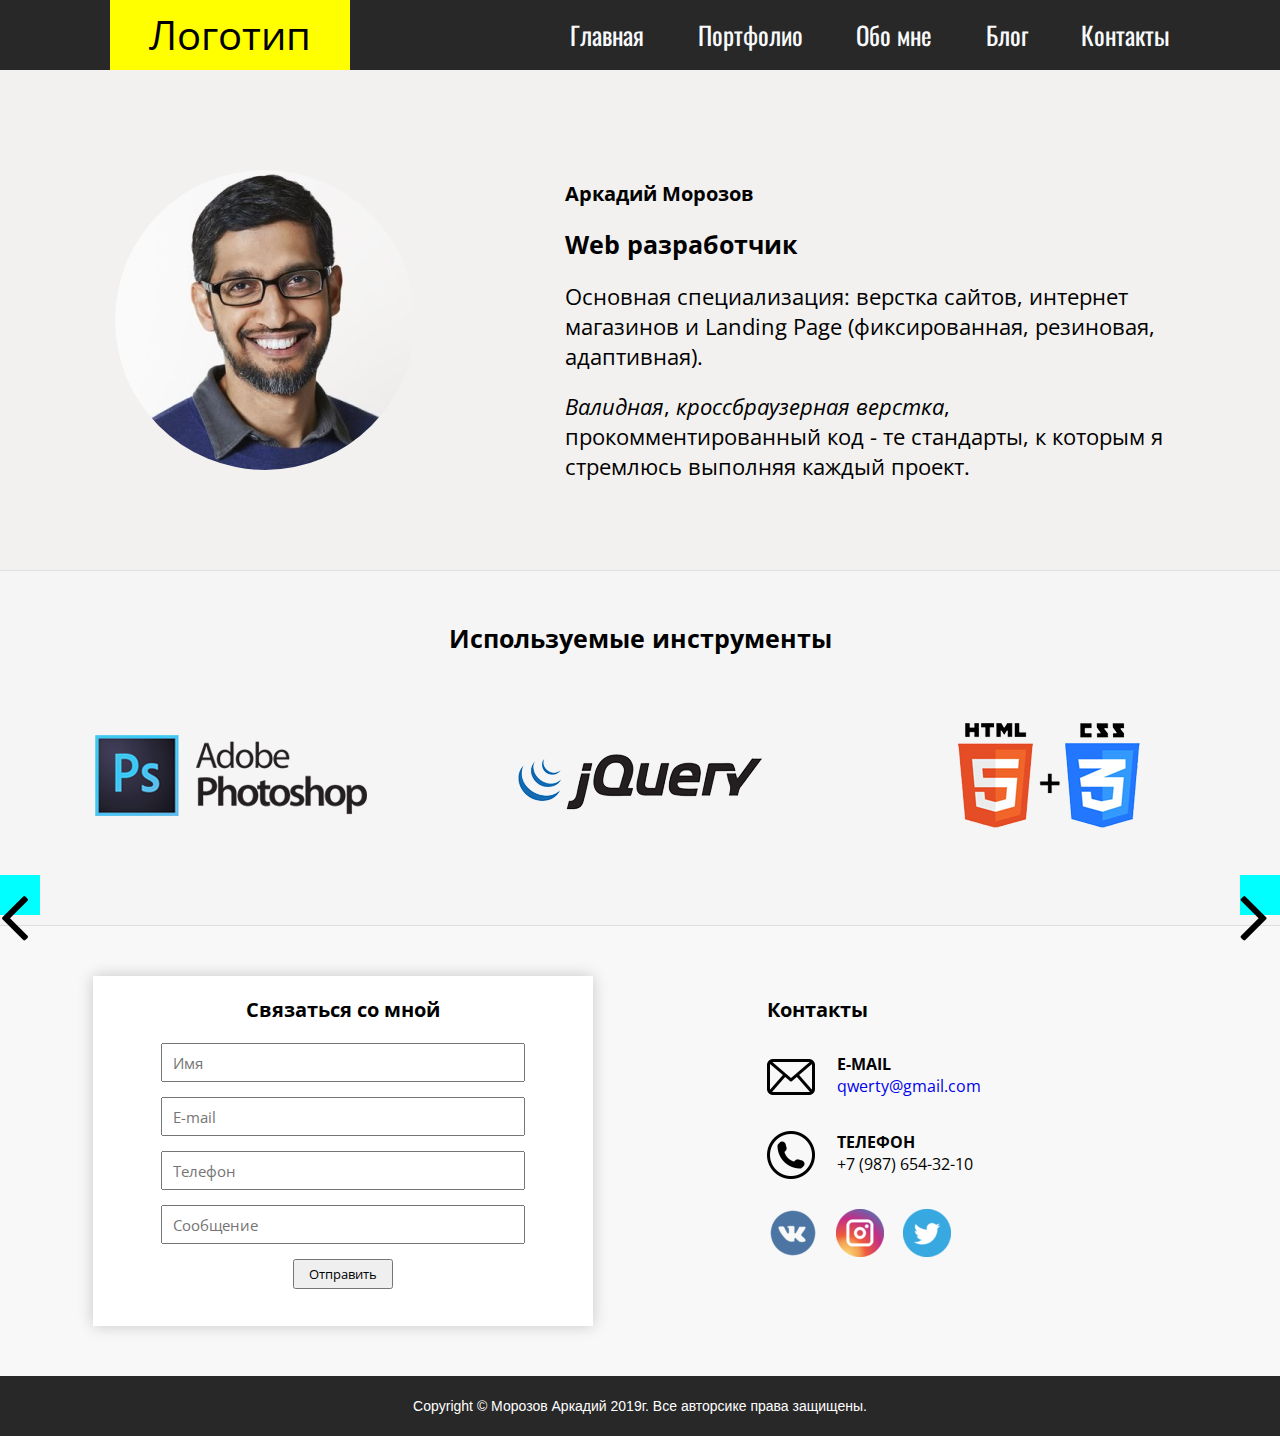
==== commit 680c9519: "Update about-me.html" ====
--- a/about-me.html
+++ b/about-me.html
@@ -65,6 +65,14 @@
 			<div class="item" id="item"><img src="pic/logojQ.png"></div>
 			<div class="item" id="item"><img src="pic/logoH5C3.png"></div>
 		</div>
+		<div class="nav-panel">
+			<span class="owl-button-prev">
+				<i class="fa fa-angle-left fa-5x" aria-hidden="true"></i>
+			</span>
+			<span class="owl-button-next">
+				<i class="fa fa-angle-right fa-5x" aria-hidden="true"></i>
+			</span>
+		</div>
 	</section>
 	<section class="connect">
 		<div class="connect-block">
--- a/css/flex_model.css
+++ b/css/flex_model.css
@@ -45,7 +45,7 @@
 .name-menu{
 	display: none;
 }
-.nav, .drop-nav, #test{
+.nav{
 	list-style-type: none;
 	display:flex;
 	flex-direction: row;
--- a/css/about-me.css
+++ b/css/about-me.css
@@ -70,17 +70,33 @@
     	width: 100%;
 }
 .tools .owl-theme .owl-nav {
-    position: absolute;
+/*     position: absolute;
     margin: 0px;
     top: 0px;
     width: 100%;
-    height: 100%;
-}
-.tools .owl-theme .owl-nav .owl-prev{
+    height: 100%; */
+}
+.tools .nav-panel .owl-button-prev, .tools .nav-panel .owl-button-next{
+    position: absolute;
+    display: block;
+    background: aqua;
+    height: 40px;
+    width: 40px;
+}
+.owl-button-next{
+	right: 0px;
+}
+.owl-button-prev{
+	left: 0px;
+}
+.owl-prev, .owl-next{
+	display: none;
+}
+/* .tools .owl-theme .owl-nav .owl-prev{
 	position: absolute;
     	left: 0px;
     	height: 100%;
-    	width: 40%;
+    	width: 30%;
     	text-align: left;
 	margin-left: 40px;
 	color: rgba(33,33,33, 0.4);
@@ -90,12 +106,12 @@
 	position: absolute;
     	right: 0px;
     	height: 100%;
-    	width: 40%;
+    	width: 30%;
     	text-align: right;
 	margin-right: 40px;
 	color: rgba(33,33,33, 0.4);
 	background: transparent;
-}
+} */
 .tools .tools-items .owl-dots .owl-dot, 
 .tools .tools-items .owl-prev, 
 .tools .tools-items .owl-next{
@@ -106,11 +122,11 @@
 	background: transparent;
 	color: black;
 } */
-.tools .owl-theme .owl-nav [class*=owl-]:hover {
+/* .tools .owl-theme .owl-nav [class*=owl-]:hover {
     	background: transparent;
 	color: black;
     	text-decoration: none;
-}
+} */
 /*==================Adaptiv=============*/
 /*992px-1200px*/
 @media screen and (max-width: 1220px){
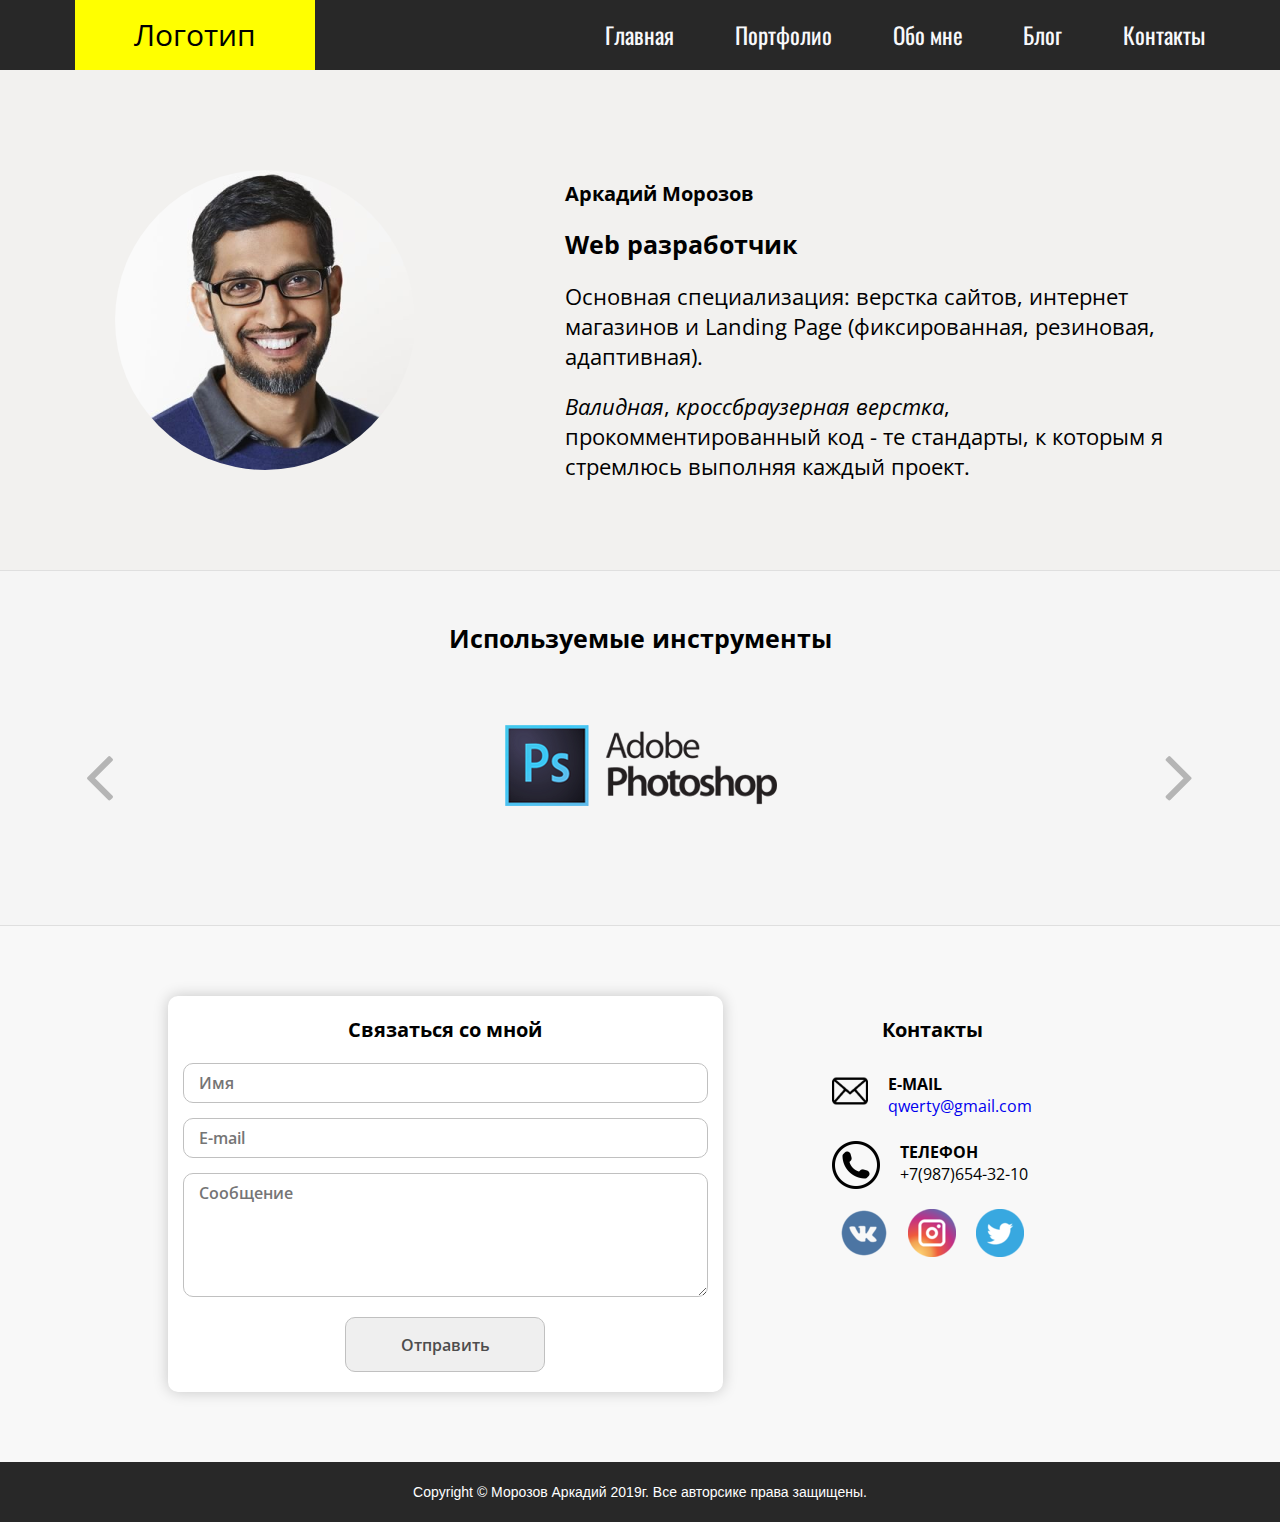
==== commit 767839d4: "fixed bugs 14.10.2020" ====
--- a/about-me.html
+++ b/about-me.html
@@ -2,47 +2,44 @@
 <html lang="ru">
 <head>
 	<meta charset="UTF-8">
-	<title>about me</title>
+	<title>Обо мне</title>
 	<link rel="stylesheet" href="https://maxcdn.bootstrapcdn.com/font-awesome/4.5.0/css/font-awesome.min.css">
-	<link rel="stylesheet" href="https://cdnjs.cloudflare.com/ajax/libs/OwlCarousel2/2.3.4/assets/owl.carousel.min.css">
-	<link rel="stylesheet" href="https://cdnjs.cloudflare.com/ajax/libs/OwlCarousel2/2.3.4/assets/owl.theme.default.min.css">
+	<link rel="stylesheet" href="css/owl.carousel.min.css">
+	<link rel="stylesheet" href="css/owl.theme.default.min.css">
 	<link rel="stylesheet" href="css/flex_model.css">
 	<link rel="stylesheet" href="css/about-me.css">
 	<link href="https://fonts.googleapis.com/css?family=Oswald&display=swap&subset=cyrillic" rel="stylesheet">
 	<link href="https://fonts.googleapis.com/css?family=Open+Sans:400,700&display=swap&subset=cyrillic" rel="stylesheet">
 	<meta name="viewport" content="width=device-width, initial-scale=1.0">
-	 <script
-  src="https://code.jquery.com/jquery-3.2.1.min.js"
-  integrity="sha256-hwg4gsxgFZhOsEEamdOYGBf13FyQuiTwlAQgxVSNgt4="
-  crossorigin="anonymous"></script>
-	<script src="https://cdnjs.cloudflare.com/ajax/libs/OwlCarousel2/2.3.4/owl.carousel.min.js"></script>
-	<script src="js/main.js"></script>
 </head>
 <body>
 	<header class="header">
-		<div class="logo">
-			Логотип
+		<div class="container">
+			<div class="header-wrapper">
+				<div class="logo">
+					Логотип
+				</div>
+				<nav class="navigation">
+					<label class="menu__btn">
+						<span></span>
+					</label>
+					<ul class="nav">
+						<li><a class="menu__item" href="index.html">Главная</a></li>
+						<li><a class="menu__item " href="index.html#portfolio" >Портфолио</a></li>
+						<li><a class="menu__item" href="#">Обо мне</a></li>
+						<li><a class="menu__item" href="Blog.html">Блог</a></li>
+						<li><a class="menu__item scrollingCont" href="#media-block">Контакты</a></li>
+					</ul>
+					<ul class="drop-nav">
+						<li><a class="menu__item" href="index.html">Главная</a></li>
+						<li><a class="menu__item" href="index.html#portfolio">Портфолио</a></li>
+						<li><a class="menu__item" href="#">Обо мне</a></li>
+						<li><a class="menu__item" href="Blog.html">Блог</a></li>
+						<li><a class="menu__item scrollingCont" href="#media-block">Контакты</a></li>
+					</ul>
+				</nav>
+			</div>
 		</div>
-		<nav class="navigation">
-			<label class="menu__btn" for="button">
-    		<span></span>
-  			</label>
-			<div class="name-menu">Меню</div>
-			<ul class="nav">
-				<li><a class="menu__item" href="index.html" target="index">Главная</a></li>
-				<li><a class="menu__item" href="index.html" target="#portfolio">Портфолио</a></li>
-				<li><a class="menu__item" href="#">Обо мне</a></li>
-				<li><a class="menu__item" href="Blog.html">Блог</a></li>
-				<li><a class="menu__item" href="#contacts">Контакты</a></li>
-			</ul>
-			<ul class="drop-nav">
-				<li><a class="menu__item" href="index.html" target="index">Главная</a></li>
-				<li><a class="menu__item" href="index.html" target="#portfolio">Портфолио</a></li>
-				<li><a class="menu__item" href="#">Обо мне</a></li>
-				<li><a class="menu__item" href="Blog.html">Блог</a></li>
-				<li><a class="menu__item" href="#contacts">Контакты</a></li>
-			</ul>
-		</nav>	
 	</header>
 	<section class="aboutMe">
 		<div class="aboutMe_container">
@@ -74,46 +71,68 @@
 			</span>
 		</div>
 	</section>
-	<section class="connect">
-		<div class="connect-block">
-			<div id="container" class="container">
-				<h3 class="form-title">
-					 Связаться со мной	
-				</h3>
-				<div class="block-form">
-					<form action="#">
-						<input type="text" name="name" placeholder="Имя" required class="input"> 
-						<input type="email" name="email" placeholder="E-mail" required class="input"> 
-						<input type="tel" name="phone" placeholder="Телефон" required class="input">
-						<input type="text" name="text" placeholder="Сообщение" required class="input">	
-						<button type="submit" class="btn btn-form">Отправить</button>
-					</form>
+	<section class="contact-section">
+		<div class="container">
+			<div class="contact-wrapper">
+				<div id="contact-form" class="contact-form">
+					<h3 class="form-title">
+						Связаться со мной
+					</h3>
+					<div class="form-wrapper">
+						<form action="#">
+							<div class="col-12">
+								<input type="text" name="name" placeholder="Имя" required >
+							</div>
+							<div class="col-12">
+								<input type="email" name="email" placeholder="E-mail" required >
+							</div>
+							<div class="col-12">
+								<textarea type="text" name="text" placeholder="Сообщение" rows="4" required></textarea>
+							</div>
+							<button type="submit" class="btn btn-form ">Отправить</button>
+						</form>
+					</div>
+				</div>
+				<div class="media-block" id="media-block">
+					<h3>Контакты</h3>
+					<div class="contact-info">
+						<div class="email-image">
+							<img src="pic/email.png" alt="email">
+						</div>
+						<div class="contact-text">
+							<p>E-MAIL</p>
+							<a href="https://www.google.com/intl/ru/gmail/about/">qwerty@gmail.com</a>
+						</div>
+					</div>
+					<div class="contact-info">
+						<div class="telephone-image">
+							<img src="pic/tel_48.png" alt="phone">
+						</div>
+						<div class="contact-text">
+							<p>ТЕЛЕФОН</p>
+							<p>+7(987)654-32-10</p>
+						</div>
+					</div>
+					<div class="contact-info social-block">
+						<a href="https://vk.com/"><img src="pic/VK_icon.png" alt="vk"></a>
+						<a href="https://www.instagram.com/?hl=ru"><img src="pic/instagram_icon.png" alt="instagram"></a>
+						<a href="https://twitter.com/?lang=ru"><img src="pic/twitter.png" alt="twitter"></a>
+					</div>
 				</div>
 			</div>
-			<div class="contacts" id="contacts">
-				<h3>Контакты</h3>
-				<div class="email-block">
-					<p>E-MAIL</p>
-					<a href="https://www.google.com/intl/ru/gmail/about/">qwerty@gmail.com</a>
-				</div>
-				<div class="tel-block">
-					<p>ТЕЛЕФОН</p>
-
-					<p>+7 (987) 654-32-10</p>
-				</div>
-				<div class="social-block">
-					<a href="https://vk.com/"><img src="pic/VK_icon.png" alt="vk"></a>
-					<a href="https://www.instagram.com/?hl=ru"><img src="pic/instagram_icon.png" alt="instagram"></a>
-					<a href="https://twitter.com/?lang=ru"><img src="pic/twitter.png" alt="twitter"></a>
-				</div>
-			</div>
-		</div>	
+		</div>
 	</section>
-	<footer><h4>Copyright © Морозов Аркадий 2019г. Все авторсике права защищены.</h4>
+	<footer>
+		<div class="container">
+			<h4>Copyright © Морозов Аркадий 2019г. Все авторсике права защищены.</h4>
+		</div>
 	</footer>
 	<a href="#" class="scrollup" >
 		<i class="fa fa-angle-up fa-4x" aria-hidden="true"></i>
 		<i class="fa fa-angle-up fa-3x" aria-hidden="true"></i>
 	</a>
+	<script src="js/jquery-3.2.1.min.js"></script>
+	<script src="js/owl.carousel.min.js"></script>
+	<script src="js/main.js"></script>
 </body>
 </html>
--- a/css/flex_model.css
+++ b/css/flex_model.css
@@ -18,21 +18,28 @@
 p{
 	font-size: 22px;
 }
+img{
+	max-width: 100%;
+	height: auto;
+}
 .header{
 	height: 70px;
 	background: #282828;
+}
+.header-wrapper{
 	display: flex;
-	flex-direction: row;  /*направление главной оси слева на право*/
-	flex-wrap: nowrap; /* разрешить перенос строк*/
-	justify-content: space-around;
+	flex-flow: row nowrap;
+	justify-content: space-between;
+	align-items: center;
+	padding: 0px 20px;
 }
 .logo{    
 	text-align: center;
-    	line-height: 70px;
-    	font-size: 40px;
-    	width: 240px;
-    	height: 70px;
-    	background: yellow;
+	line-height: 70px;
+	font-size: 30px;
+	width: 240px;
+	height: 70px;
+	background: yellow;
 }
 .logo h2{
 	text-align: center;
@@ -41,9 +48,6 @@
 .navigation{
 	width:600px;
 	height: 70px;
-}
-.name-menu{
-	display: none;
 }
 .nav{
 	list-style-type: none;
@@ -56,7 +60,8 @@
 	width: 100%;
 	left: 0px;
 	background: rgb(40, 40, 40);
-	padding-bottom: 10px;
+	padding-top: 10px;
+	border-top: 1px solid silver;
 	border-bottom: 1px solid silver;
 	display: none;
 	z-index:1000;
@@ -68,7 +73,7 @@
 	display: block;
 	text-decoration:none;
 	font-family: 'Oswald', sans-serif;
-	font-size: 25px;
+	font-size: 23px;
 	color: #f8f9fb;
 	line-height: 70px;
 }
@@ -76,33 +81,25 @@
 	color: #a8e;
 }
 /*=============home-page==================*/
-.welcome_background{
-	/*flex-direction: row;  направление главной оси слева на право*/
-/* 	justify-content: space-around;
-	display: flex;
-	transform: scale(0.333); */
-	/*transform-origin: left top; откуда трансформирвоатьтся*/
-	/*width: 300%;  1/scale */
-/* 	height: 1200px;
-	background: url(pic/new_background_page_1296_648.png) fixed no-repeat; */
-	/* background-size: 300% auto; = width*/
-	
-	flex-direction: column;
-    	justify-content: center;
-    	display: flex;
-    	width: 100%;
-    	height: calc(100vh - 70px);
-    	background: url(../pic/new_background_page_1296_648.png) center center no-repeat;
-    	background-size: cover;
+.section-home-page{
+	display: block;
+	width: 100%;
+	height: calc(100vh - 70px);
+	background: url(../pic/new_background_page_1296_648.png) center center no-repeat;
+	background-size: cover;
+}
+.wrapper-home-page{
+	display: block;
+	width: 100%;
+	height: calc(100vh - 70px);
 }
 .welcome  {
 	z-index: 3;
-	position: fixed;
-	left: 50%;	
-	top: 430px;
-    	width: 700px;
-      	margin-left: -350px;
-	text-align: center;
+	position: relative;
+	top: calc(50% - 80px);
+	width: 700px;
+	text-align: center;
+	margin: 0px auto;
 }
 .welcome p{
 	color:white;
@@ -115,146 +112,158 @@
 
 /*===============Portfolio============ */
 .portfolio{
-/* 	margin-top: -800px; */
 	background: #FEFEFE;
+	border-bottom: solid 1px #DFDFDF;
+}
+.container-portfolio{
+	width: 1130px;
+	margin: 0px auto;
+}
+.head{
+	text-align: center;
+	flex-basis: 100%;
+	margin: 70px auto 50px;
+}
+.wrapper{
 	display: flex;
+	flex-direction: row;
 	flex-wrap: wrap;
-	border-bottom: solid 1px #DFDFDF;
-}
-.head{
-	min-height: 150px;
-	text-align: center;
-    line-height: 150px;
-	flex-basis: 100%;
-}
-.wrapper{
-	height: 750px;
+	justify-content: flex-start;
+	padding: 0px 0px 50px 0px;
+	/*margin: 0px -20px;*/
+}
+.site{
+	position: relative;
+	width: calc(100%/12 * 4 - 40px);
+	height: auto;
+	box-shadow: 0px 0px 5px rgba(0,0,0, 0.3);
+	border-radius: 10px;
+	overflow: hidden;
+	margin: 20px;
+}
+.site:hover{
+	box-shadow: 0px 0px 5px 5px rgba(170,136,238, 0.9);	
+}
+.site>a>img{
+	width: 100%;
+	height: 100%;
+	/*opacity: 0.7;*/
+} 
+
+/* ============ Contacts ============= */
+.contact-section{
+	background: #F8F8F8;
+	padding: 70px 0px;
+}
+.container{
+	width: 1170px;
+	margin: 0px auto;
+}
+.contact-wrapper{
+	/* box-sizing: border-box; */
+	/* width: 100%; */
 	display: flex;
-	flex-direction: row;  /*направление главной оси слева на право*/
-	flex-wrap: wrap;
-	align-content: stretch;
-	justify-content: space-evenly;
-	padding: 0px 0px 100px 0px;
-}
-.syte{
-	position: relative;
-	width: 350px;
-	height: 350px;
-/* 	background: #ccc; */
-	box-shadow: 0px 0px 5px rgba(0,0,0, 0.3);
-}
-.syte:hover{
-	box-shadow: 0px 0px 5px 5px rgba(170,136,238, 0.9);	
-}
-.wrapper .syte > span{
-	background: transparent;
-    	position: absolute;
-    	font: 20px/20px bold sans-serif;
-    	top: 50%;
-    	left: 50%;
-    	width: 200px;
-    	margin-left: -100px;
-    	text-align: center;
-	z-index: 1000;
-}
-.syte>a>img{
-	width: 100%;
-	height: 100%;
-	opacity: 0.7;
-} 
-
-/*============Contacts=============*/ 
-.connect{
-	background: #F8F8F8;	
-	padding: 50px 0px;
-}
-.connect-block{
-	margin: 0px auto;
-	display: flex;
-	flex-direction: row;  /*направление главной оси слева на право*/
-	justify-content: space-evenly;
-}
-.container{
+	flex-direction: row;
+	justify-content: center;
+	/*margin: 0px -15px;*/
+}
+.contact-form{
+	border-radius: 10px;
   	text-align: left;
-	width: 500px;
+	margin: 0px 15px;
+	width: calc(100%/12 * 6 - 30px);
 	background: #fff;
 	box-shadow: 0px 0px 15px rgba(0,0,0, 0.2);
 }
+.form-wrapper{
+
+}
 .form-title{
 	text-align: center;
 	padding: 20px;
 }
-.input{
+.form{
+	box-sizing: border-box;
+}
+.col-12{
+	box-sizing: border-box;
+	width: calc(100% - 30px);
+	margin: 0px 15px 15px;
+}
+.col-12 input, .col-12 textarea, .btn {
+	color: #4d4d4d;
+	box-sizing: border-box;
+	width: 100%;
+	font-size: 16px;
+	line-height: 28px;
+	font-weight: 600;
+	border-radius: 10px;
+	border: 1px solid silver;
+	padding: 5px 15px;
+	outline:none;
+}
+.btn {
 	display: block;
-	margin: 0 auto 15px auto;
-	font-size: 15px;
-    font-family: 'Open Sans', sans-serif;
-	height: 35px;
-	width: 350px;
-	padding-left: 10px;
-}
-.btn{
-	display: block;
-    width: 100px;
-    height: 30px;
-    margin: 0px auto 20px auto;
-}
-/*===========Connect->contacts============*/
-.contacts{
-	height: 350px;
-	width: 500px;
-}
-.contacts>h3{
-  	text-align: left;
-  	padding: 20px 0px
-  	30px 80px;
-}
-.email-block{
-	background: url(../pic/email.png) 80px top no-repeat;
+	width: 200px;
+	height: 55px;
+	text-align: center;
+	padding: 0px;
+	margin: 0px auto 20px;
+	cursor: pointer;
+}
+.btn:hover{
+	background: #333399;
+	/*background: #a8e;*/
+	color: #fff;
+}
+/*=========== contacts -> media-block ============*/
+.media-block{
+	margin: 0px 15px;
+	width: calc(100%/12 * 4 - 30px);
+}
+.media-block>h3{
+	text-align: center;
+	margin: 20px auto 30px;
+}
+.contact-info{
+	width: 200px;
 	height: 48px;
-	padding-left: 150px;
-	margin-bottom: 30px;
-}
-.email-block>a, .email-block>p, .tel-block>p{
+	padding: 0px;
+	margin: 0px 0px 20px calc(50% - 100px);
+	display: flex;
+	justify-content: flex-start;
+}
+.contact-text{
+	margin-left: 20px;
+}
+.contact-info>a, .contact-text>p, .contact-text>a{
 	text-decoration: none;
 	display: block;
 	font-size: 16px;
 }
-.email-block>p, .tel-block p:nth-of-type(1){
+.contact-text p:nth-of-type(1){
 	font-weight: bold;
 	font-size: 16px;
 }
-.tel-block {
-	background: url(../pic/tel_48.png) 80px top no-repeat;
-	height: 48px;
-	padding-left: 150px;	
-	margin-bottom: 30px;
-}
-.social-block{
-	height: 48px;
-	padding-left: 82px;
+.media-block .social-block{
+	width: 100%;
+	padding: 0px;
+	margin: 0px;
+	display: flex;
+	justify-content: center;
 }
 .social-block a{
-	margin-right: 15px;
+	margin: 0px 10px;
 }
 /*==============Footer=============*/
 footer{
-    	height: max-content;
+	height: max-content;
 	background: #282828;
 	text-align: center;
 	color: #fff;
-    	padding: 20px 0px;
+	padding: 20px 0px;
 }
 .scrollup{
-/* 	color: rgba(33,33,33, 0.4);
-    	z-index: 999;
-    	width: max-content;
-    	height: max-content;
-    	position: fixed;
-    	bottom: 60px;
-    	right: 60px;
-    	display: none; */
-	
 	color: rgba(33,33,33, 0.4);
     	z-index: 999;
     	position: fixed;
@@ -263,7 +272,6 @@
     	display: none;
     	width: 52px;
     	height: 52px;
-/*       border: 1px solid silver; */
     	border-radius: 40px;
 }
 .scrollup:hover{
@@ -278,49 +286,24 @@
 .scrollup .fa-4x{
 	display: inline-block;
 	font-size: 4em;
-    	width: 42px;
-    	max-height: 42px;
-    	margin-left: 5px;
-    	margin-top: -8px;
+	width: 42px;
+	max-height: 42px;
+	margin-left: 5px;
+	margin-top: -8px;
 }
 
 /*==================Adaptiv=============*/
 /*992px-1200px*/
-@media screen and (max-width: 1200px){
+@media screen and (max-width: 1230px){
 	.navigation{
 		width:500px;
 	}
+	.container{
+		width: 940px;
+	}
 	/*===============Portfolio============ */
-	.portfolio{
-		flex-direction: column;
-	}
-	.head{
-		height: 150px;
-		text-align: center;
-	    	line-height: 150px;
-		flex-basis: 100%;
-	}
-	.wrapper{
-		margin: 0px auto;
-		height: 1150px;
-		width: 800px;
-		display: flex;
-		flex-direction: column;
-		flex-wrap: wrap;
-		align-content: space-around;
-		justify-content: space-between;
-		padding: 0px 0px 100px 0px;
-	}
-	.container{
-		width: 400px;
-	}
+
 	/*===========Connect->contacts============*/
-	.contacts{
-		width: 400px;
-	}
-	.contacts>h3{
-  		padding: 20px 0px 30px 80px;
-	}
 }
 @media screen and (max-width: 1010px){
 	.scrollup{
@@ -329,6 +312,9 @@
 }
 /*=====768px-992px=======*/
 @media screen and (max-width: 992px){
+	.container{
+		width: 750px;
+	}
 	h1{
 		font-size: 22px;
 	}
@@ -346,200 +332,148 @@
 		font-size: 20px;
 	}
 	/*=============home-page==================*/
-	/*.welcome_background{
-    		height: calc(100vh - 70px);
-	}*/
 	.welcome p {
-    		font-size: 18px;
-	}
+		font-size: 18px;
+	}
+
 	/*===============Portfolio============ */
-	.head{
-		height: 150px;
-		text-align: center;
-	    	line-height: 150px;
-		flex-basis: 100%;
-	}
-	.wrapper{
-		width: 750px;
-		align-content: space-between;
+	.container-portfolio{
+		width : 720px;
+	}
+	.site{
+		width: calc(100%/12 * 6 - 40px);
+	}
+
+	/*============Contacts=============*/
+	.contact-form {
+		width: calc(100%/12 * 7 - 30px);
+	}
+
+	/*===========Connect->contacts============*/
+	.media-block {
+		width: calc(100%/12 * 4 - 30px);
+	}
+}
+/*=====576px-768px========*/
+@media screen and (max-width: 768px) {
+	.container{
+		width : 530px;
+	}
+	/*======header=======*/
+	.header{
+		height: 50px;
+	}
+	.header-wrapper{
+		flex-flow: row-reverse nowrap;
 		justify-content: space-between;
-		padding: 0px 0px 100px 0px;
-	}
-/*============Contacts=============*/ 
-	.connect-block{
-		width: 750px;
-	}
+	}
+	.logo{
+		line-height: 50px;
+		width: 130px;
+		height: 50px;
+		font-size: 25px
+	}
+	.logo h2{
+		line-height: 50px;
+		font-size: 20px;
+	}
+	.navigation{
+		width: 100px;
+		height: 50px;
+	}
+	/*===========================menu-button=========================*/
+	.menu__btn {
+	  display: flex;
+	  align-items: center;
+	  position: absolute;
+	  margin: 12px auto;
+	  width: 25px;
+	  height: 25px;
+	  cursor: pointer;
+	  z-index: 1;
+	}
+	/* добавляем "гамбургер" */
+	.menu__btn > span,
+	.menu__btn > span::before,
+	.menu__btn > span::after {
+	  display: block;
+	  position: absolute;
+	  width: 100%;
+	  height: 2px;
+	  background-color: yellow;
+	}
+	.menu__btn > span::before {
+	  content: '';
+	  top: -8px;
+	}
+	.menu__btn > span::after {
+	  content: '';
+	  top: 8px;
+	}
+	.nav, .drop-nav {
+		display: none;
+		position: absolute;
+		flex-direction: column;
+		flex-wrap: nowrap;
+		justify-content: space-between;
+		top: 50px;
+	}
+	.nav li, .drop-nav li{
+		display: block;
+		height: 20px;
+		width: -moz-available;          /* WebKit игнор. */
+		width: -webkit-fill-available;  /* Mozilla игнор. */
+		width: fill-available;
+		margin: 0px 0px 10px 50px;
+	}
+	.nav a, .drop-nav a{
+		font-size: 20px;
+		line-height: 20px;
+	}
+	.menu__item:hover {
+		color: #a8e;;
+		text-decoration: underline;
+	}
+
+	/*==========welcome===========*/
+	.section-home-page{
+		height: calc(100vh - 50px);
+	}
+	.welcome {
+		width: 100%;
+	}
+	/*===============Portfolio============ */
+	.site {
+		width: calc(100% - 20px);
+		margin: 20px 10px;
+	}
+	/*============Contacts=============*/
+	.contact-wrapper{
+		flex-flow: row wrap;
+	}
+	.contact-form, .media-block {
+		width: calc(100% - 20px);
+		margin: 0px 10px;
+	}
+	.media-block {
+		margin-top: 20px;
+	}
+
+	/*================== scrollup==========*/
+	.scrollup .fa-3x{
+		display: inline-block;
+	}
+	.scrollup .fa-4x{
+		display: none;
+	}
+}
+/*==================-576px========================*/
+@media screen and (max-width: 576px) {
 	.container{
 		width: 350px;
 	}
-	.input{
-    		margin: 5px auto 10px auto;
-    		padding: 5px 10px;
-		width: 300px;
-	}
-	/*===========Connect->contacts============*/
-	.contacts{
-		height: 350px;
-		width: 350px;
-	}
-}
-/*=====576px-768px========*/
-@media screen and (max-width: 768px) {
-	/*======header=======*/
-.header{
-	height: 50px;
-	flex-direction: row-reverse;  
-	justify-content: space-between;
-}
-.logo{
-	line-height: 50px;
-        width: 130px;
-    	height: 50px;
-    	margin-right: 50px;
-    	font-size: 25px
-}
-.logo h2{
-	line-height: 50px;
-	font-size: 20px;
-}
-.navigation{
-	width: 100px;
-	height: 50px;
-	margin-left: 50px;
-}
-/*===========================menu-button=========================*/
-.menu__btn {
-  display: flex; /* используем flex для центрирования содержимого */
-  align-items: center;  /* центрируем содержимое кнопки */
-  position: absolute;
-/*  top: 10px;
-  left: 20px;*/
-  margin: 12px auto;
-  width: 25px;
-  height: 25px;
-  cursor: pointer;
-  z-index: 1;
-}
-/* добавляем "гамбургер" */
-.menu__btn > span,
-.menu__btn > span::before,
-.menu__btn > span::after {
-  display: block;
-  position: absolute;
-  width: 100%;
-  height: 2px;
-  background-color: yellow;
-}
-.menu__btn > span::before {
-  content: '';
-  top: -8px;
-}
-.menu__btn > span::after {
-  content: '';
-  top: 8px;
-}
-.nav, .drop-nav {
-	display: none;
-	position: absolute;
-	flex-direction: column;
-	flex-wrap: nowrap; 
-	justify-content: space-between;
-	top: 50px;
-}
-.nav li, .drop-nav li{
-	display: block;
-	height: 20px;
-    width: -moz-available;          /* WebKit игнор. */
-    width: -webkit-fill-available;  /* Mozilla игнор. */
-    width: fill-available;
-    margin: 0px 0px 10px 50px;
-}
-.nav a, .drop-nav a{
-	font-size: 20px;
-	line-height: 20px;
-}
-.menu__item:hover {
-	color: #a8e;;
-	text-decoration: underline;
-}
-.name-menu{
-	display:block;
-	color: white;
-    	position: absolute;
-    	left: 85px;
-    	top: 13px;
-}
-/*==========welcome===========*/
-	.welcome_background{
-		height: calc(100vh - 50px);
-	}
-	.welcome  {
-		width: 576px;
-    		margin-left: -288px;
-	}
-/*===============Portfolio============ */
-.portfolio{
-	margin-top: 0px;
-	flex-wrap: nowrap;
-	flex-direction: column;
-}
-.wrapper{
-	height: 2200px;
-	width: 350px;
-	flex-direction: column;  /*направление главной оси слева на право*/
-	flex-wrap: nowrap;
-	justify-content: space-between;
-	padding: 0px 0px 100px 0px;
-	margin: 0px auto;
-}
-	
-/* .syte{
-	width: 350px;
-	height: 350px;
-	background: red;
-	box-shadow: 0px 0px 5px rgba(0,0,0, 0.3);
-}
-.syte:hover{
-	box-shadow: 0px 0px 5px 5px rgba(170,136,238, 0.9);	
-}
-.syte>a>img{
-	width: 100%;
-	height: 100%; 
-} */
-	
-/*============Contacts=============*/ 
-/* .connect{
-	padding: 100px 0px 50px 0px;
-} */
-.connect-block{
-	flex-direction: column;  /*направление главной оси слева на право*/
-	justify-content: space-between;
-	width: 350px;
-	margin: 0px auto;
-}
-.container{
-	width: 350px;
-}
-/*===========Connect->contacts============*/
-.contacts{
-	width: 350px;
-}
-.contacts>h3 {
-    padding: 50px 0px 30px 80px;
-}
-/*================== scrollup==========*/
-.scrollup .fa-3x{
-	display: inline-block;
-}
-.scrollup .fa-4x{
-	display: none;
-}
-}
-/*==================-576px========================*/
-@media screen and (max-width: 576px) {
 	/*==========welcome===========*/
-	.welcome_background > .welcome {
-		width: 350px;
-    		margin-left: -175px;
-	}
-}
+	/*.section-home-page > .welcome {*/
+		/*width: 350px;*/
+	/*}*/
+}
--- a/css/about-me.css
+++ b/css/about-me.css
@@ -38,9 +38,6 @@
 .tools-title{
 	text-align: center;
 }
-/* body .tools .tools-items .owl-carousel{
-    width: 100%;
-} */
 body .tools .tools-items .owl-dots{
 	display: none;
 }
@@ -59,15 +56,15 @@
 	margin: 0px auto;
 }
 .tools .tools-items .item > img{
-    	width: 330px;
+	width: 330px;
 	height: 180px;
 	margin: 0px auto;
 }
 body .tools .tools-items .owl-dots{
 	display: none;
-    	margin: 0px;
-    	bottom: 0px;
-    	width: 100%;
+	margin: 0px;
+	bottom: 0px;
+	width: 100%;
 }
 .tools .owl-theme .owl-nav {
 /*     position: absolute;
@@ -76,12 +73,17 @@
     width: 100%;
     height: 100%; */
 }
+.tools .nav-panel{
+	position: relative;
+}
 .tools .nav-panel .owl-button-prev, .tools .nav-panel .owl-button-next{
-    position: absolute;
-    display: block;
-    background: aqua;
-    height: 40px;
-    width: 40px;
+	position: absolute;
+	display: block;
+	height: 200px;
+	width: 200px;
+	color: rgba(33, 33, 33, 0.3);;
+	top: -200px;
+	z-index: 1000;
 }
 .owl-button-next{
 	right: 0px;
@@ -89,7 +91,19 @@
 .owl-button-prev{
 	left: 0px;
 }
-.owl-prev, .owl-next{
+.tools .nav-panel .owl-button-prev:hover, .tools .nav-panel .owl-button-next:hover{
+	color: white;
+	background: rgba(33,33,33, 0.3);
+}
+.tools .nav-panel  .fa-5x{
+	font-size: 5em;
+	display: block;
+	margin: 60px auto;
+	width: 30px;
+	height: 80px;
+}
+
+.owl-prev, .owl-next, .owl-button-prev, .owl-button-next{
 	display: none;
 }
 /* .tools .owl-theme .owl-nav .owl-prev{
@@ -132,7 +146,7 @@
 @media screen and (max-width: 1220px){
 /*=============aboutMe==================*/
 .aboutMe_container{
-	width: 992px;
+	width: 940px;
 }
 .photo{
 	width: 300px;
@@ -157,7 +171,7 @@
 @media screen and (max-width: 992px){
 /*===========aboutMe================*/
 .aboutMe_container{
-	width: 768px;
+	width: 750px;
 }
 .photo{
 	width: 200px;
@@ -187,12 +201,12 @@
 .aboutMe_container{
 	flex-direction: column;
 	height: 500px;
-	width: 576px;
+	width: 530px;
 }
 .photo {
     background-size: cover;
-    width: 200px;
-    height: 200px;
+	width: 170px;
+    height: 170px;
     margin: 0px auto;
 }
 .aboutMe_text{
@@ -209,6 +223,9 @@
 	display: block;
 }
 .tools .owl-theme .owl-nav {
+	display: none;	
+}
+.tools .nav-panel .owl-button-prev, .tools .nav-panel .owl-button-next{
 	display: none;	
 }
 .tools-items{
